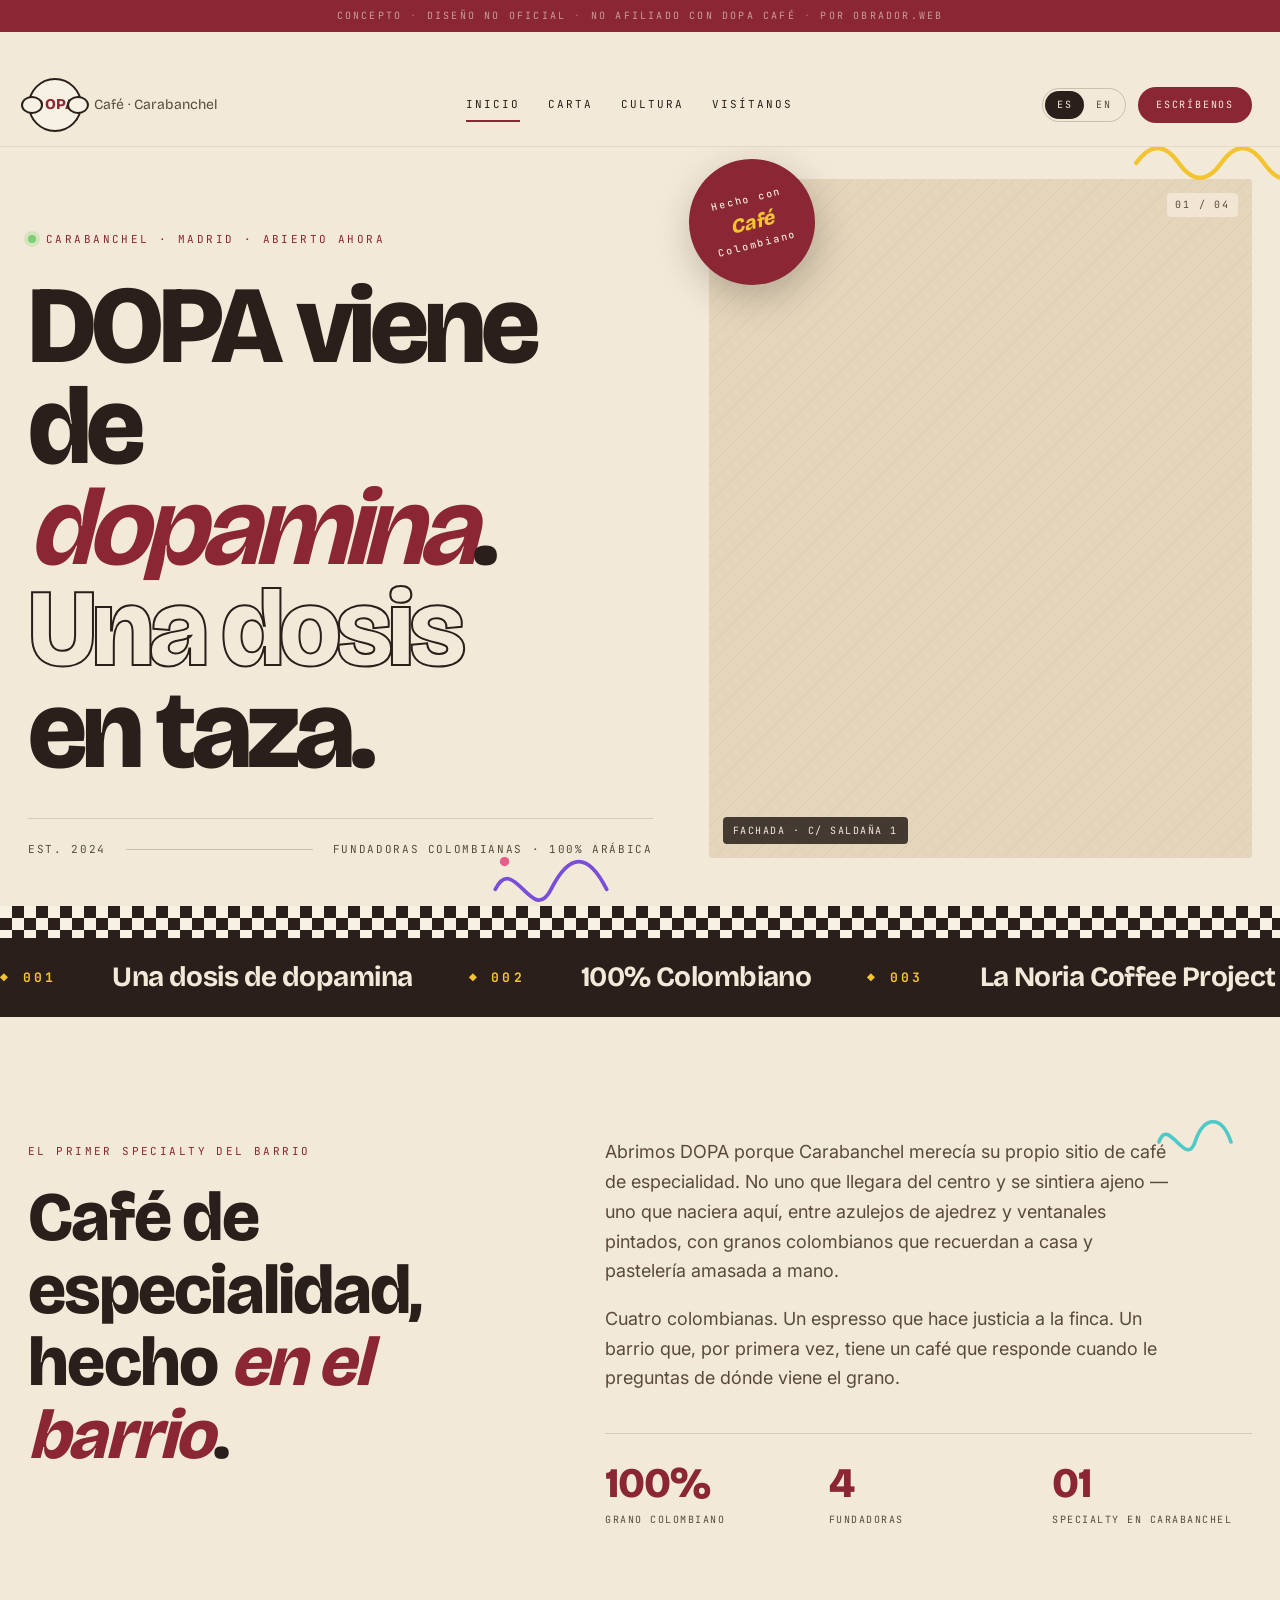
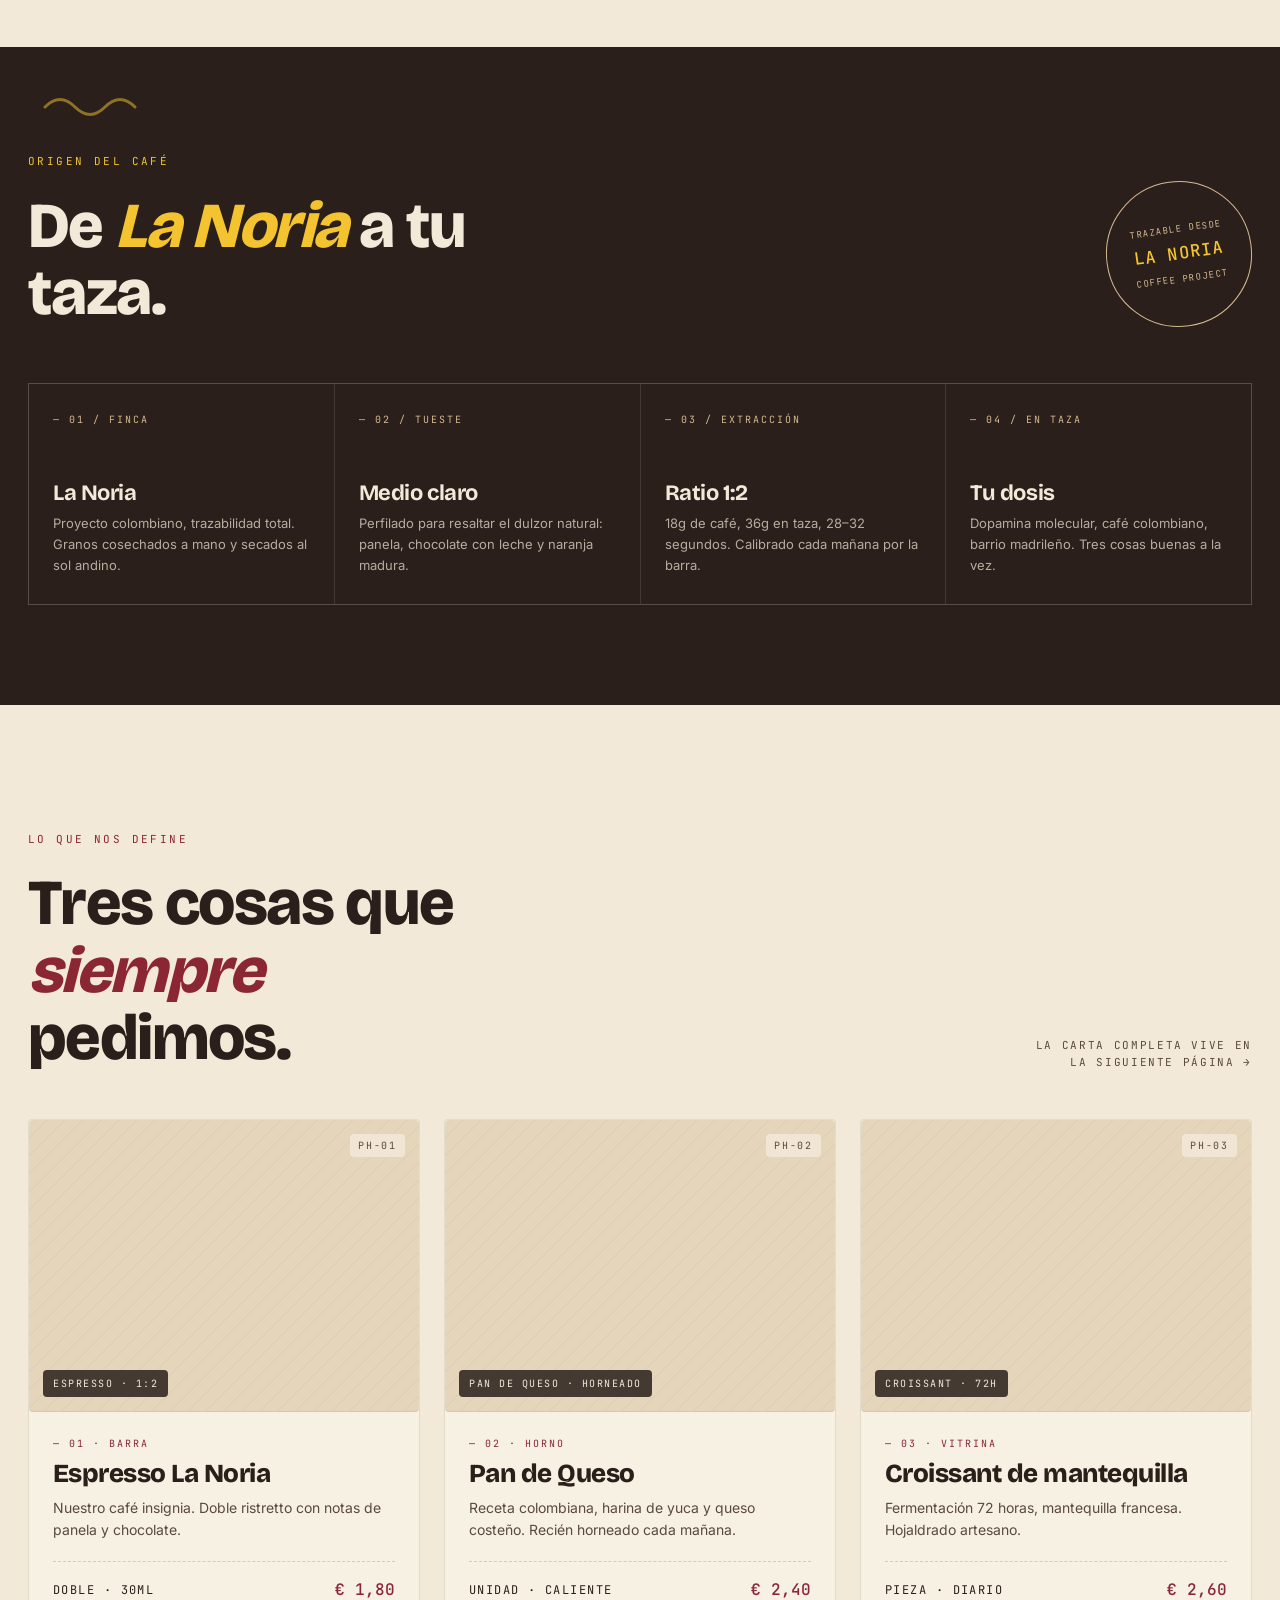
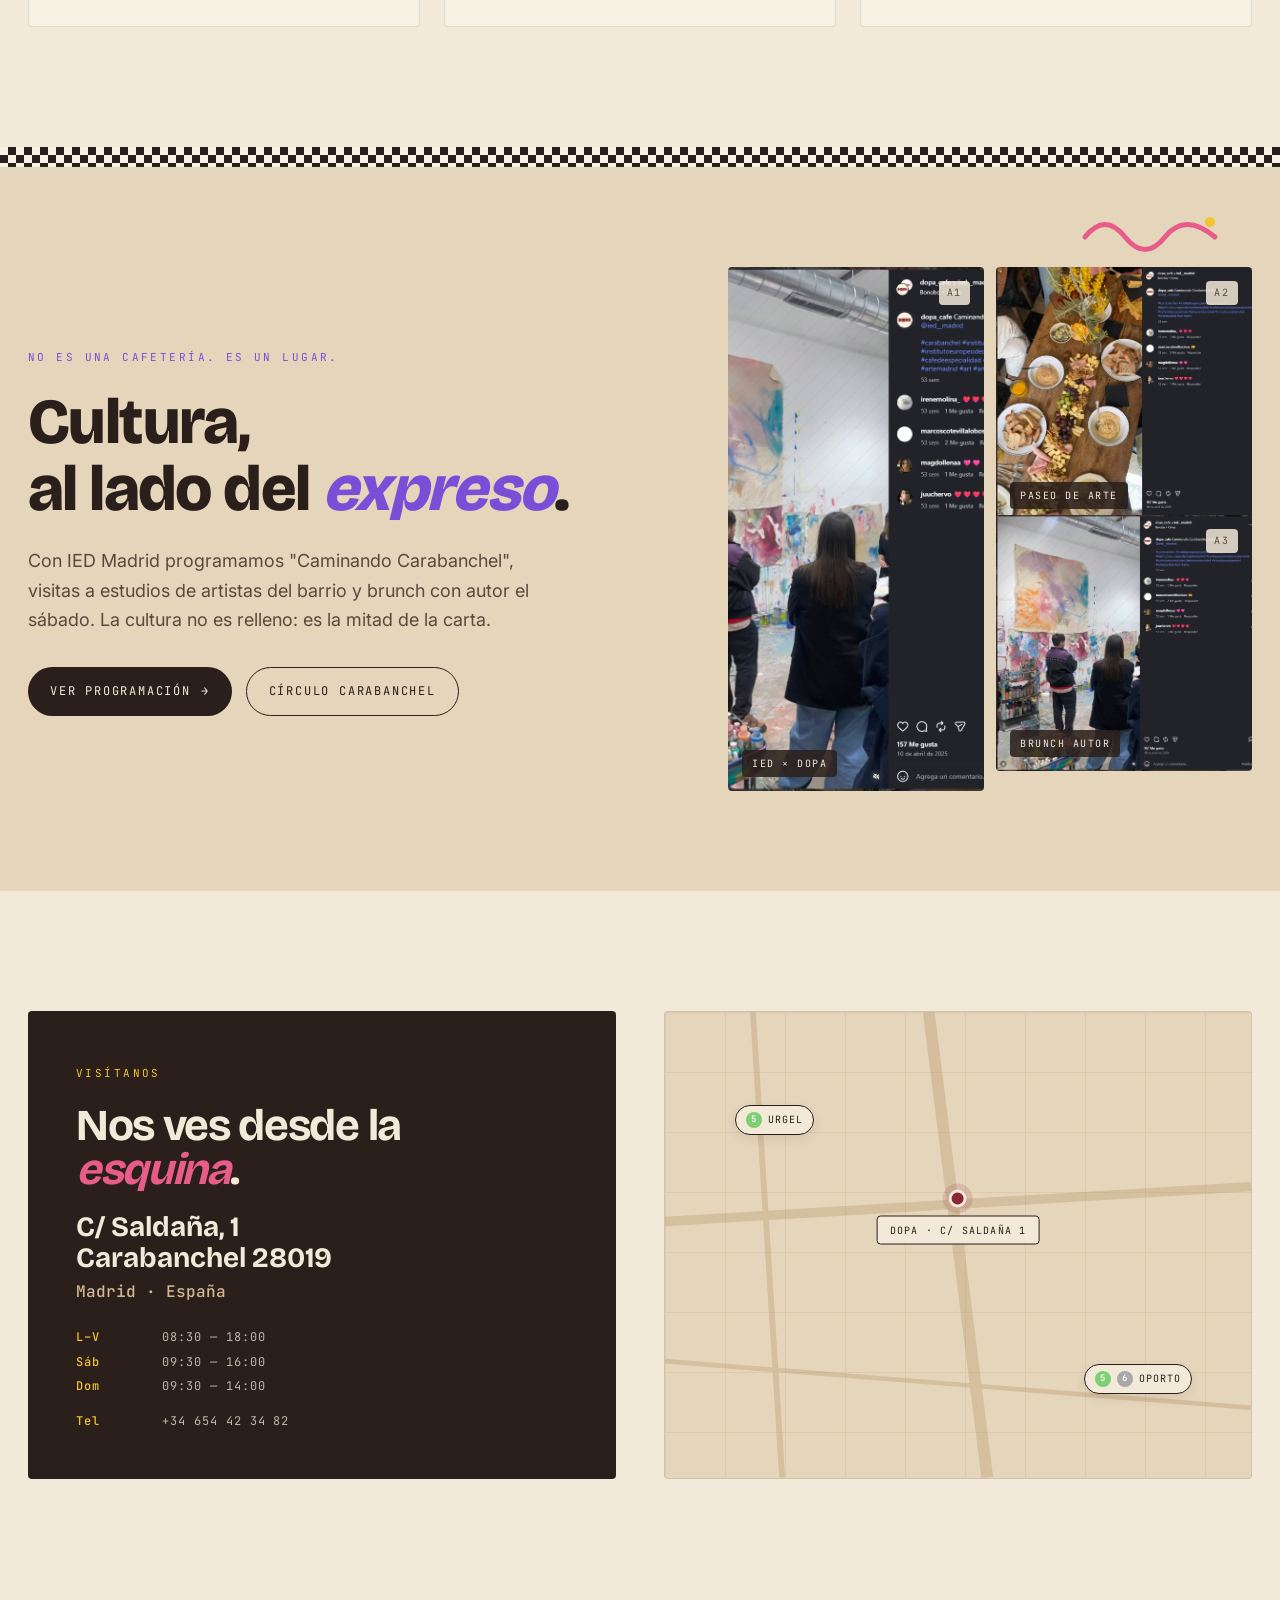
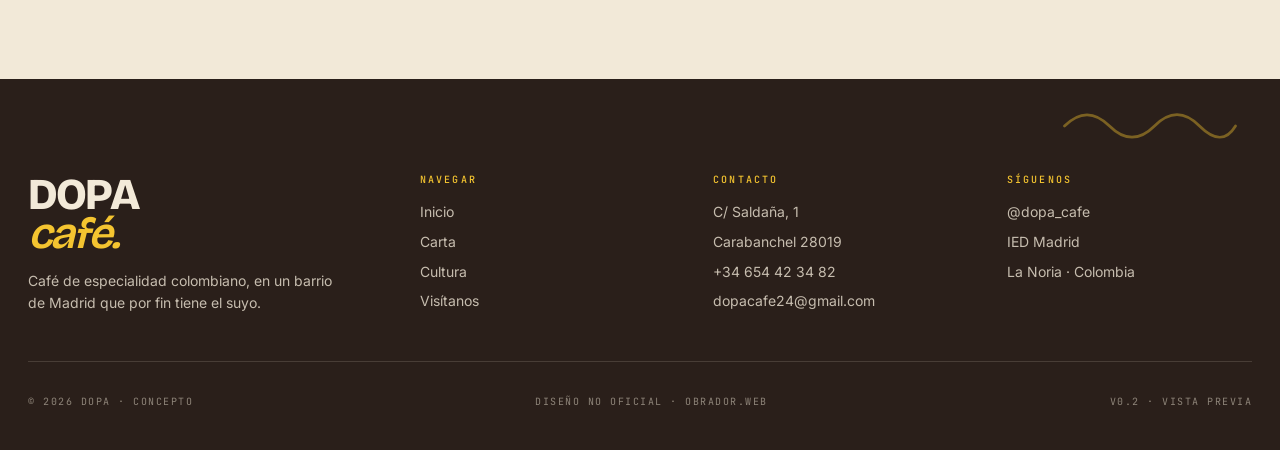
==== index.html @ 642a7352 "Initial build: DOPA Café concept site (4 pages, bilingual, CD-informed)" ====
<!doctype html>
<html lang="es" data-lang="es">
<head>
<meta charset="utf-8">
<meta name="viewport" content="width=device-width, initial-scale=1">
<title>DOPA Café · Carabanchel · Primera cafetería de especialidad</title>
<meta name="description" content="Café 100% colombiano en Carabanchel, Madrid. La Noria Coffee Project. Repostería artesanal, brunch de fin de semana, cultura en el barrio con IED Madrid.">
<link rel="preconnect" href="https://fonts.googleapis.com">
<link rel="preconnect" href="https://fonts.gstatic.com" crossorigin>
<link href="https://fonts.googleapis.com/css2?family=Bricolage+Grotesque:opsz,wght@12..96,400;12..96,600;12..96,700;12..96,800&family=Inter:wght@400;500;600&family=JetBrains+Mono:wght@400;500&display=swap" rel="stylesheet">
<link rel="stylesheet" href="css/style.css">
</head>
<body>

<div class="concept-banner">
  <span class="es-only">Concepto <span>·</span> Diseño no oficial <span>·</span> No afiliado con DOPA Café <span>·</span> por obrador.web</span>
  <span class="en-only">Concept <span>·</span> Unofficial design <span>·</span> Not affiliated with DOPA Café <span>·</span> by obrador.web</span>
</div>

<nav class="nav">
  <div class="nav-inner">
    <a href="index.html" class="nav-logo">
      <span class="nav-logo-mark">DOPA</span>
      <span>Café · Carabanchel</span>
    </a>
    <div class="nav-links">
      <a href="index.html" class="active"><span class="es-only">Inicio</span><span class="en-only">Home</span></a>
      <a href="carta.html"><span class="es-only">Carta</span><span class="en-only">Menu</span></a>
      <a href="cultura.html"><span class="es-only">Cultura</span><span class="en-only">Culture</span></a>
      <a href="visitanos.html"><span class="es-only">Visítanos</span><span class="en-only">Visit</span></a>
    </div>
    <div class="nav-right">
      <div class="lang-toggle">
        <button data-lang="es" class="active">ES</button>
        <button data-lang="en">EN</button>
      </div>
      <a href="visitanos.html#eventos" class="nav-cta"><span class="es-only">Escríbenos</span><span class="en-only">Contact</span></a>
      <button class="nav-burger" aria-label="menu">
        <svg width="18" height="18" viewBox="0 0 18 18"><path d="M2 5h14M2 9h14M2 13h14" stroke="currentColor" stroke-width="1.5"/></svg>
      </button>
    </div>
  </div>
</nav>
<div class="mobile-menu">
  <a href="index.html"><span class="es-only">Inicio</span><span class="en-only">Home</span></a>
  <a href="carta.html"><span class="es-only">Carta</span><span class="en-only">Menu</span></a>
  <a href="cultura.html"><span class="es-only">Cultura</span><span class="en-only">Culture</span></a>
  <a href="visitanos.html"><span class="es-only">Visítanos</span><span class="en-only">Visit</span></a>
</div>

<!-- HERO -->
<section class="hero">
  <svg class="squiggle hero-squig-1" viewBox="0 0 200 80" fill="none">
    <path d="M5 40 Q 30 5, 55 40 T 105 40 T 155 40 T 195 40" stroke="#F4C430" stroke-width="5" stroke-linecap="round"/>
  </svg>
  <svg class="squiggle hero-squig-2" viewBox="0 0 140 100" fill="none">
    <path d="M10 50 C 30 10, 50 90, 70 50 S 110 10, 130 50" stroke="#7A4FD8" stroke-width="4" stroke-linecap="round"/>
    <circle cx="20" cy="20" r="5" fill="#E85C8A"/>
  </svg>

  <div class="hero-grid">
    <div>
      <div class="hero-kicker">
        <span class="dot"></span>
        <span class="es-only">Carabanchel · Madrid · Abierto ahora</span>
        <span class="en-only">Carabanchel · Madrid · Open now</span>
      </div>
      <h1>
        <span class="es-only">DOPA viene de<br><em>dopamina</em>.<br><span class="stroke">Una dosis</span><br>en taza.</span>
        <span class="en-only">DOPA comes from<br><em>dopamine</em>.<br><span class="stroke">A small dose</span><br>in a cup.</span>
      </h1>
      <div class="hero-meta">
        <span>Est. 2024</span>
        <span class="divider"></span>
        <span><span class="es-only">Fundadoras colombianas · 100% Arábica</span><span class="en-only">Colombian founders · 100% Arabica</span></span>
      </div>
    </div>

    <div class="hero-card">
      <div class="badge">
        <span class="es-only">
          Hecho con
          <strong>Café</strong>
          Colombiano
        </span>
        <span class="en-only">
          Made with
          <strong>Colombian</strong>
          Coffee
        </span>
      </div>
      <div class="photo" data-bg="img/hero-storefront.png">
        <span class="ph-tag"><span class="es-only">Fachada · C/ Saldaña 1</span><span class="en-only">Storefront · C/ Saldaña 1</span></span>
        <span class="ph-meta">01 / 04</span>
      </div>
    </div>
  </div>
</section>

<!-- Checkerboard divider -->
<div class="checker" aria-hidden="true"></div>

<!-- Marquee -->
<div class="marquee">
  <div class="marquee-track">
    <span>
      <em>◆ 001</em> Una dosis de dopamina <em>◆ 002</em> 100% Colombiano <em>◆ 003</em> La Noria Coffee Project <em>◆ 004</em> Brunch de fin de semana <em>◆ 005</em> Caminando Carabanchel <em>◆ 006</em> Pan de queso recién horneado
      <em>◆ 001</em> Una dosis de dopamina <em>◆ 002</em> 100% Colombiano <em>◆ 003</em> La Noria Coffee Project <em>◆ 004</em> Brunch de fin de semana <em>◆ 005</em> Caminando Carabanchel <em>◆ 006</em> Pan de queso recién horneado
    </span>
  </div>
</div>

<!-- PIONEER / MANIFESTO -->
<section class="pioneer">
  <svg class="squiggle" style="top: 80px; right: 40px; width: 90px;" viewBox="0 0 100 100" fill="none">
    <path d="M10 50 C 20 20, 40 80, 50 50 S 80 20, 90 50" stroke="#4FC8C8" stroke-width="4" stroke-linecap="round"/>
  </svg>
  <div class="pioneer-grid">
    <div class="pioneer-title">
      <span class="eyebrow"><span class="es-only">El primer specialty del barrio</span><span class="en-only">The first specialty in the barrio</span></span>
      <h2 style="margin-top:20px;">
        <span class="es-only">Café de especialidad, hecho <em>en el barrio</em>.</span>
        <span class="en-only">Specialty coffee, made <em>in the barrio</em>.</span>
      </h2>
    </div>
    <div>
      <div class="pioneer-body">
        <p class="es-only">Abrimos DOPA porque Carabanchel merecía su propio sitio de café de especialidad. No uno que llegara del centro y se sintiera ajeno — uno que naciera aquí, entre azulejos de ajedrez y ventanales pintados, con granos colombianos que recuerdan a casa y pastelería amasada a mano.</p>
        <p class="en-only">We opened DOPA because Carabanchel deserved its own specialty coffee spot. Not one imported from the center that feels out of place — one born right here, between checkerboard tiles and painted shopfront windows, with Colombian beans that taste like home and hand-kneaded pastry.</p>
        <p class="es-only">Cuatro colombianas. Un espresso que hace justicia a la finca. Un barrio que, por primera vez, tiene un café que responde cuando le preguntas de dónde viene el grano.</p>
        <p class="en-only">Four Colombian women. An espresso that honors the farm. A neighborhood that, for the first time, has a café that answers back when you ask where the beans come from.</p>
      </div>
      <div class="pioneer-stats">
        <div><div class="n">100%</div><div class="l"><span class="es-only">Grano colombiano</span><span class="en-only">Colombian beans</span></div></div>
        <div><div class="n">4</div><div class="l"><span class="es-only">Fundadoras</span><span class="en-only">Founders</span></div></div>
        <div><div class="n">01</div><div class="l"><span class="es-only">Specialty en Carabanchel</span><span class="en-only">Specialty in Carabanchel</span></div></div>
      </div>
    </div>
  </div>
</section>

<!-- ORIGIN STRIP -->
<section class="origin">
  <svg class="squiggle" style="top: 40px; left: 40px; width: 100px; opacity: 0.5;" viewBox="0 0 100 40" fill="none">
    <path d="M5 20 Q 20 5, 35 20 T 65 20 T 95 20" stroke="#F4C430" stroke-width="3" stroke-linecap="round"/>
  </svg>

  <div class="origin-inner">
    <div class="origin-head">
      <div>
        <span class="eyebrow" style="color: var(--graf-yellow);"><span class="es-only">Origen del café</span><span class="en-only">Coffee origin</span></span>
        <h2 style="margin-top: 20px;">
          <span class="es-only">De <em>La Noria</em> a tu taza.</span>
          <span class="en-only">From <em>La Noria</em> to your cup.</span>
        </h2>
      </div>
      <div class="origin-stamp">
        <div>
          <span class="es-only">Trazable desde</span>
          <span class="en-only">Traced from</span>
          <strong>La Noria</strong>
          Coffee Project
        </div>
      </div>
    </div>
    <div class="origin-grid">
      <div class="origin-cell">
        <span class="num">— 01 / FINCA</span>
        <div>
          <h4>La Noria</h4>
          <p class="es-only">Proyecto colombiano, trazabilidad total. Granos cosechados a mano y secados al sol andino.</p>
          <p class="en-only">Colombian project, full traceability. Beans hand-picked and sun-dried in the Andes.</p>
        </div>
      </div>
      <div class="origin-cell">
        <span class="num">— 02 / TUESTE</span>
        <div>
          <h4><span class="es-only">Medio claro</span><span class="en-only">Medium-light</span></h4>
          <p class="es-only">Perfilado para resaltar el dulzor natural: panela, chocolate con leche y naranja madura.</p>
          <p class="en-only">Profiled to highlight natural sweetness: panela, milk chocolate, ripe orange.</p>
        </div>
      </div>
      <div class="origin-cell">
        <span class="num">— 03 / EXTRACCIÓN</span>
        <div>
          <h4>Ratio 1:2</h4>
          <p class="es-only">18g de café, 36g en taza, 28–32 segundos. Calibrado cada mañana por la barra.</p>
          <p class="en-only">18g coffee, 36g in cup, 28–32 seconds. Calibrated every morning at the bar.</p>
        </div>
      </div>
      <div class="origin-cell">
        <span class="num">— 04 / EN TAZA</span>
        <div>
          <h4><span class="es-only">Tu dosis</span><span class="en-only">Your dose</span></h4>
          <p class="es-only">Dopamina molecular, café colombiano, barrio madrileño. Tres cosas buenas a la vez.</p>
          <p class="en-only">Molecular dopamine, Colombian coffee, Madrid barrio. Three good things at once.</p>
        </div>
      </div>
    </div>
  </div>
</section>

<!-- SIGNATURE TRIO -->
<section class="trio">
  <div class="trio-head">
    <div>
      <span class="eyebrow"><span class="es-only">Lo que nos define</span><span class="en-only">What defines us</span></span>
      <h2 style="margin-top: 20px;">
        <span class="es-only">Tres cosas que <em>siempre</em> pedimos.</span>
        <span class="en-only">Three things we <em>always</em> order.</span>
      </h2>
    </div>
    <div class="trio-note">
      <span class="es-only">La carta completa vive en la siguiente página →</span>
      <span class="en-only">The full menu lives on the next page →</span>
    </div>
  </div>

  <div class="trio-grid">
    <article class="trio-card">
      <div class="photo" data-bg="img/sig-espresso.png">
        <span class="ph-tag"><span class="es-only">Espresso · 1:2</span><span class="en-only">Espresso · 1:2</span></span>
        <span class="ph-meta">PH-01</span>
      </div>
      <div class="body">
        <div class="idx">— 01 · BARRA</div>
        <h3><span class="es-only">Espresso La Noria</span><span class="en-only">La Noria Espresso</span></h3>
        <p class="desc"><span class="es-only">Nuestro café insignia. Doble ristretto con notas de panela y chocolate.</span><span class="en-only">Our signature shot. Double ristretto with panela and chocolate notes.</span></p>
        <div class="foot">
          <span class="mono"><span class="es-only">Doble · 30ml</span><span class="en-only">Double · 30ml</span></span>
          <span class="price">€ 1,80</span>
        </div>
      </div>
    </article>

    <article class="trio-card">
      <div class="photo" data-bg="img/sig-pandequeso.png">
        <span class="ph-tag"><span class="es-only">Pan de queso · horneado</span><span class="en-only">Pan de queso · baked</span></span>
        <span class="ph-meta">PH-02</span>
      </div>
      <div class="body">
        <div class="idx">— 02 · HORNO</div>
        <h3>Pan de Queso</h3>
        <p class="desc"><span class="es-only">Receta colombiana, harina de yuca y queso costeño. Recién horneado cada mañana.</span><span class="en-only">Colombian recipe, cassava flour and costeño cheese. Freshly baked every morning.</span></p>
        <div class="foot">
          <span class="mono"><span class="es-only">Unidad · caliente</span><span class="en-only">Each · warm</span></span>
          <span class="price">€ 2,40</span>
        </div>
      </div>
    </article>

    <article class="trio-card">
      <div class="photo" data-bg="img/sig-croissant.png">
        <span class="ph-tag"><span class="es-only">Croissant · 72h</span><span class="en-only">Croissant · 72h</span></span>
        <span class="ph-meta">PH-03</span>
      </div>
      <div class="body">
        <div class="idx">— 03 · VITRINA</div>
        <h3><span class="es-only">Croissant de mantequilla</span><span class="en-only">Butter Croissant</span></h3>
        <p class="desc"><span class="es-only">Fermentación 72 horas, mantequilla francesa. Hojaldrado artesano.</span><span class="en-only">72-hour ferment, French butter. Artisan lamination.</span></p>
        <div class="foot">
          <span class="mono"><span class="es-only">Pieza · diario</span><span class="en-only">Each · daily</span></span>
          <span class="price">€ 2,60</span>
        </div>
      </div>
    </article>
  </div>
</section>

<div class="checker sm" aria-hidden="true"></div>

<!-- CULTURA TEASER -->
<section class="cultura-tease">
  <svg class="squiggle" style="top: 40px; right: 60px; width: 140px;" viewBox="0 0 140 60" fill="none">
    <path d="M5 30 Q 25 5, 45 30 T 85 30 T 135 30" stroke="#E85C8A" stroke-width="5" stroke-linecap="round"/>
    <circle cx="130" cy="15" r="5" fill="#F4C430"/>
  </svg>

  <div class="cultura-tease-inner">
    <div>
      <span class="eyebrow" style="color: var(--graf-purple);"><span class="es-only">No es una cafetería. Es un lugar.</span><span class="en-only">It's not a café. It's a place.</span></span>
      <h2 style="margin-top: 20px;">
        <span class="es-only">Cultura,<br>al lado del <em>expreso</em>.</span>
        <span class="en-only">Culture,<br>next to the <em>espresso</em>.</span>
      </h2>
      <p class="lead">
        <span class="es-only">Con IED Madrid programamos "Caminando Carabanchel", visitas a estudios de artistas del barrio y brunch con autor el sábado. La cultura no es relleno: es la mitad de la carta.</span>
        <span class="en-only">With IED Madrid we program "Caminando Carabanchel," visits to neighborhood artist studios, and author brunches on Saturdays. Culture isn't filler here: it's half the menu.</span>
      </p>
      <div class="cta-row">
        <a href="cultura.html" class="btn btn-primary">
          <span class="es-only">Ver programación</span><span class="en-only">See the programme</span>
          <span class="arrow">→</span>
        </a>
        <a href="cultura.html#circulo" class="btn btn-ghost">
          Círculo Carabanchel
        </a>
      </div>
    </div>
    <div class="cultura-collage">
      <div class="photo" data-bg="img/cultura-ied-studio.png"><span class="ph-tag">IED × DOPA</span><span class="ph-meta">A1</span></div>
      <div class="photo" data-bg="img/cultura-brunch.png"><span class="ph-tag"><span class="es-only">Paseo de arte</span><span class="en-only">Art walk</span></span><span class="ph-meta">A2</span></div>
      <div class="photo" data-bg="img/cultura-art.png"><span class="ph-tag"><span class="es-only">Brunch autor</span><span class="en-only">Author brunch</span></span><span class="ph-meta">A3</span></div>
    </div>
  </div>
</section>

<!-- VISIT PREVIEW -->
<section class="visit">
  <div class="visit-grid">
    <div class="visit-card">
      <div>
        <span class="eyebrow" style="color: var(--graf-yellow);"><span class="es-only">Visítanos</span><span class="en-only">Visit us</span></span>
        <h3 style="margin-top: 20px;">
          <span class="es-only">Nos ves desde la <em>esquina</em>.</span>
          <span class="en-only">You spot us from the <em>corner</em>.</span>
        </h3>
        <div class="addr">
          C/ Saldaña, 1<br>
          Carabanchel 28019<br>
          <span style="font-size:16px;font-weight:500;font-family:var(--font-mono);color:var(--wood-light);">Madrid · España</span>
        </div>
      </div>
      <ul class="visit-hours">
        <li><strong>L–V</strong><span>08:30 — 18:00</span></li>
        <li><strong>Sáb</strong><span>09:30 — 16:00</span></li>
        <li><strong>Dom</strong><span>09:30 — 14:00</span></li>
        <li style="margin-top:10px;"><strong>Tel</strong><span>+34 654 42 34 82</span></li>
      </ul>
    </div>

    <div class="visit-map">
      <div class="visit-map-grid"></div>
      <svg viewBox="0 0 400 400" preserveAspectRatio="none" style="opacity:0.3;">
        <path d="M 0 180 L 400 150" stroke="#B08D5F" stroke-width="8" fill="none"/>
        <path d="M 180 0 L 220 400" stroke="#B08D5F" stroke-width="8" fill="none"/>
        <path d="M 0 300 L 400 340" stroke="#B08D5F" stroke-width="4" fill="none"/>
        <path d="M 60 0 L 80 400" stroke="#B08D5F" stroke-width="4" fill="none"/>
      </svg>
      <div class="visit-pin">
        <div class="pin-dot"></div>
        <div class="pin-label">DOPA · C/ Saldaña 1</div>
      </div>
      <div class="metro-badge" style="top: 20%; left: 12%;">
        <span class="line metro-l5">5</span> Urgel
      </div>
      <div class="metro-badge" style="bottom: 18%; right: 10%;">
        <span class="line metro-l5">5</span><span class="line metro-l6">6</span> Oporto
      </div>
    </div>
  </div>
</section>

<!-- FOOTER -->
<footer class="footer">
  <svg class="squiggle" style="top: 20px; right: 40px; width: 180px; opacity: 0.4;" viewBox="0 0 200 60" fill="none">
    <path d="M5 30 Q 30 5, 55 30 T 105 30 T 155 30 T 195 30" stroke="#F4C430" stroke-width="3" stroke-linecap="round"/>
  </svg>
  <div class="footer-inner">
    <div>
      <div class="footer-brand">DOPA<br><span>café.</span></div>
      <p class="footer-tag"><span class="es-only">Café de especialidad colombiano, en un barrio de Madrid que por fin tiene el suyo.</span><span class="en-only">Colombian specialty coffee, in a Madrid barrio that finally has its own.</span></p>
    </div>
    <div>
      <h4><span class="es-only">Navegar</span><span class="en-only">Navigate</span></h4>
      <ul>
        <li><a href="index.html"><span class="es-only">Inicio</span><span class="en-only">Home</span></a></li>
        <li><a href="carta.html"><span class="es-only">Carta</span><span class="en-only">Menu</span></a></li>
        <li><a href="cultura.html"><span class="es-only">Cultura</span><span class="en-only">Culture</span></a></li>
        <li><a href="visitanos.html"><span class="es-only">Visítanos</span><span class="en-only">Visit</span></a></li>
      </ul>
    </div>
    <div>
      <h4><span class="es-only">Contacto</span><span class="en-only">Contact</span></h4>
      <ul>
        <li>C/ Saldaña, 1</li>
        <li>Carabanchel 28019</li>
        <li>+34 654 42 34 82</li>
        <li><a href="mailto:dopacafe24@gmail.com">dopacafe24@gmail.com</a></li>
      </ul>
    </div>
    <div>
      <h4><span class="es-only">Síguenos</span><span class="en-only">Follow</span></h4>
      <ul>
        <li><a href="https://instagram.com/dopa_cafe" target="_blank">@dopa_cafe</a></li>
        <li><a href="https://instagram.com/ied__madrid" target="_blank">IED Madrid</a></li>
        <li><span class="es-only">La Noria · Colombia</span><span class="en-only">La Noria · Colombia</span></li>
      </ul>
    </div>
  </div>
  <div class="footer-bottom">
    <span>© 2026 DOPA · <span class="es-only">Concepto</span><span class="en-only">Concept</span></span>
    <span><span class="es-only">Diseño no oficial · obrador.web</span><span class="en-only">Unofficial design · obrador.web</span></span>
    <span><span class="es-only">v0.2 · Vista previa</span><span class="en-only">v0.2 · Preview</span></span>
  </div>
</footer>

<script src="js/lang.js"></script>
</body>
</html>
---- css/style.css ----
/* ============================================
   DOPA Café — Concepto obrador.web
   Shared styles + per-page sections
   ============================================ */

:root {
  /* Palette */
  --cream: #F2E9D8;
  --cream-soft: #F7F1E3;
  --cream-deep: #E4D5BB;
  --choco: #2A1F1A;
  --choco-soft: #5A4A3E;
  --burgundy: #8B2635;
  --burgundy-deep: #6B1D29;
  --wood: #B08D5F;
  --wood-light: #D4B890;
  --graf-yellow: #F4C430;
  --graf-pink: #E85C8A;
  --graf-purple: #7A4FD8;
  --graf-teal: #4FC8C8;

  /* Type */
  --font-display: 'Bricolage Grotesque', 'Instrument Serif', Georgia, serif;
  --font-body: 'Inter', -apple-system, BlinkMacSystemFont, sans-serif;
  --font-mono: 'JetBrains Mono', 'Courier New', monospace;

  /* Layout */
  --maxw: 1320px;
  --banner-h: 32px;
}

* { box-sizing: border-box; margin: 0; padding: 0; }

html { scroll-behavior: smooth; overflow-x: hidden; }
body {
  background: var(--cream);
  color: var(--choco);
  font-family: var(--font-body);
  font-size: 16px;
  line-height: 1.55;
  overflow-x: hidden;
  max-width: 100%;
  padding-top: var(--banner-h);
  opacity: 0;
  transition: opacity 180ms ease;
}
body.ready { opacity: 1; }

img { max-width: 100%; height: auto; display: block; }
a { color: inherit; text-decoration: none; }
button { font: inherit; cursor: pointer; border: none; background: none; color: inherit; }

/* =========== TYPOGRAPHY =========== */
h1, h2, h3, h4, h5 {
  font-family: var(--font-display);
  font-weight: 800;
  letter-spacing: -0.03em;
  line-height: 1.05;
  color: var(--choco);
}
h2 {
  font-size: clamp(38px, 5vw, 64px);
  letter-spacing: -0.025em;
}
h3 { font-weight: 700; }
.eyebrow {
  display: inline-block;
  font-family: var(--font-mono);
  font-size: 11px;
  letter-spacing: 0.22em;
  text-transform: uppercase;
  color: var(--burgundy);
}
.mono {
  font-family: var(--font-mono);
  font-size: 12px;
  letter-spacing: 0.12em;
  text-transform: uppercase;
}

/* =========== CONCEPT BANNER =========== */
.concept-banner {
  position: fixed; top: 0; left: 0; right: 0;
  height: var(--banner-h);
  background: var(--burgundy);
  color: var(--cream);
  font-family: var(--font-mono);
  font-size: 10px;
  letter-spacing: 0.22em;
  text-transform: uppercase;
  display: flex; align-items: center; justify-content: center;
  gap: 14px;
  white-space: nowrap;
  overflow: hidden;
  z-index: 1000;
}
.concept-banner span { opacity: 0.6; }

/* =========== NAV =========== */
.nav {
  position: sticky;
  top: var(--banner-h);
  z-index: 900;
  background: rgba(242, 233, 216, 0.94);
  backdrop-filter: blur(8px);
  -webkit-backdrop-filter: blur(8px);
  border-bottom: 1px solid rgba(42,31,26,0.08);
}
.nav-inner {
  max-width: var(--maxw);
  margin: 0 auto;
  padding: 14px 28px;
  display: flex; align-items: center; justify-content: space-between;
  gap: 24px;
}
.nav-logo {
  display: flex; align-items: center; gap: 12px;
  font-family: var(--font-display);
  font-weight: 400;
  font-size: 14px;
  color: var(--choco-soft);
}
.nav-logo-mark {
  width: 54px; height: 54px;
  background: var(--cream-soft);
  border: 2px solid var(--choco);
  border-radius: 50%;
  display: grid; place-items: center;
  font-family: var(--font-display);
  font-weight: 800;
  font-size: 15px;
  color: var(--burgundy);
  letter-spacing: 0.02em;
  position: relative;
}
.nav-logo-mark::before,
.nav-logo-mark::after {
  content: '';
  position: absolute;
  width: 18px; height: 14px;
  background: var(--cream-soft);
  border: 2px solid var(--choco);
  border-radius: 50%;
  top: 50%;
  transform: translateY(-50%);
}
.nav-logo-mark::before { left: -9px; }
.nav-logo-mark::after { right: -9px; }

.nav-links {
  display: flex; gap: 28px; align-items: center;
}
.nav-links a {
  font-family: var(--font-mono);
  font-size: 11px;
  letter-spacing: 0.18em;
  text-transform: uppercase;
  color: var(--choco);
  padding: 6px 0;
  position: relative;
  transition: color 180ms;
}
.nav-links a:hover { color: var(--burgundy); }
.nav-links a.active::after {
  content: '';
  position: absolute;
  bottom: -2px; left: 0; right: 0;
  height: 2px;
  background: var(--burgundy);
}
.nav-right {
  display: flex; gap: 12px; align-items: center;
}
.lang-toggle {
  display: flex;
  border: 1px solid rgba(42,31,26,0.2);
  border-radius: 999px;
  overflow: hidden;
  padding: 2px;
}
.lang-toggle button {
  padding: 6px 12px;
  font-family: var(--font-mono);
  font-size: 10px;
  letter-spacing: 0.15em;
  text-transform: uppercase;
  color: var(--choco-soft);
  border-radius: 999px;
  transition: all 180ms;
}
.lang-toggle button.active {
  background: var(--choco);
  color: var(--cream);
}
.nav-cta {
  padding: 10px 18px;
  background: var(--burgundy);
  color: var(--cream);
  border-radius: 999px;
  font-family: var(--font-mono);
  font-size: 10px;
  letter-spacing: 0.18em;
  text-transform: uppercase;
  transition: background 180ms;
}
.nav-cta:hover { background: var(--burgundy-deep); }
.nav-burger {
  display: none;
  width: 40px; height: 40px;
  border-radius: 999px;
  align-items: center; justify-content: center;
  color: var(--choco);
}

/* Mobile menu */
.mobile-menu {
  display: none;
  position: fixed;
  top: calc(var(--banner-h) + 82px);
  left: 0; right: 0;
  background: var(--burgundy);
  padding: 28px;
  z-index: 850;
  flex-direction: column;
  gap: 8px;
}
.mobile-menu.open { display: flex; }
.mobile-menu a {
  padding: 16px 4px;
  font-family: var(--font-display);
  font-weight: 700;
  font-size: 28px;
  color: var(--cream);
  border-bottom: 1px solid rgba(242,233,216,0.15);
}

/* =========== SHARED PRIMITIVES =========== */
.squiggle {
  position: absolute;
  pointer-events: none;
  z-index: 1;
}

/* Photo placeholder — shows filename hint until real image arrives */
.photo {
  background: var(--cream-deep);
  border-radius: 4px;
  position: relative;
  overflow: hidden;
  min-height: 240px;
  background-size: cover;
  background-position: center;
}
.photo .ph-tag {
  position: absolute;
  bottom: 14px; left: 14px;
  background: rgba(42,31,26,0.85);
  color: var(--cream);
  padding: 6px 10px;
  border-radius: 4px;
  font-family: var(--font-mono);
  font-size: 10px;
  letter-spacing: 0.15em;
  text-transform: uppercase;
  z-index: 2;
}
.photo .ph-meta {
  position: absolute;
  top: 14px; right: 14px;
  font-family: var(--font-mono);
  font-size: 10px;
  letter-spacing: 0.18em;
  color: var(--choco-soft);
  background: rgba(242,233,216,0.85);
  padding: 4px 8px;
  border-radius: 4px;
}
.photo::before {
  content: '';
  position: absolute; inset: 0;
  background-image:
    linear-gradient(135deg, transparent 48%, rgba(42,31,26,0.05) 48% 52%, transparent 52%);
  background-size: 18px 18px;
  pointer-events: none;
}

/* Checkerboard strip/divider */
.checker {
  height: 32px;
  background-image:
    linear-gradient(45deg, var(--choco) 25%, transparent 25%),
    linear-gradient(-45deg, var(--choco) 25%, transparent 25%),
    linear-gradient(45deg, transparent 75%, var(--choco) 75%),
    linear-gradient(-45deg, transparent 75%, var(--choco) 75%);
  background-size: 24px 24px;
  background-position: 0 0, 0 12px, 12px -12px, -12px 0;
  background-color: var(--cream-soft);
}
.checker.sm { height: 20px; background-size: 16px 16px; background-position: 0 0, 0 8px, 8px -8px, -8px 0; }

/* Buttons */
.btn {
  display: inline-flex; align-items: center; gap: 10px;
  padding: 14px 22px;
  border-radius: 999px;
  font-family: var(--font-mono);
  font-size: 12px;
  letter-spacing: 0.15em;
  text-transform: uppercase;
  transition: all 200ms;
}
.btn-primary { background: var(--choco); color: var(--cream); }
.btn-primary:hover { background: var(--burgundy); }
.btn-ghost { background: transparent; color: var(--choco); border: 1px solid var(--choco); }
.btn-ghost:hover { background: var(--choco); color: var(--cream); }
.btn .arrow { transition: transform 200ms; }
.btn:hover .arrow { transform: translateX(4px); }

/* =========== FOOTER =========== */
.footer {
  background: var(--choco);
  color: var(--cream);
  padding: 96px 28px 40px;
  margin-top: 80px;
  position: relative;
  overflow: hidden;
}
.footer-inner {
  max-width: var(--maxw);
  margin: 0 auto;
  display: grid;
  grid-template-columns: 1.4fr 1fr 1fr 1fr;
  gap: 48px;
  padding-bottom: 48px;
  border-bottom: 1px solid rgba(242,233,216,0.15);
}
.footer-brand {
  font-family: var(--font-display);
  font-weight: 800;
  font-size: 44px;
  line-height: 0.9;
  letter-spacing: -0.04em;
  color: var(--cream);
}
.footer-brand span {
  color: var(--graf-yellow);
  font-style: italic;
  font-weight: 600;
}
.footer-tag {
  margin-top: 16px;
  font-size: 14px;
  color: rgba(242,233,216,0.7);
  max-width: 36ch;
  line-height: 1.55;
}
.footer h4 {
  font-family: var(--font-mono);
  font-size: 10px;
  letter-spacing: 0.22em;
  text-transform: uppercase;
  color: var(--graf-yellow);
  margin-bottom: 16px;
  font-weight: 500;
}
.footer ul { list-style: none; display: grid; gap: 8px; }
.footer li, .footer a, .footer p {
  font-size: 14px;
  color: rgba(242,233,216,0.78);
  line-height: 1.55;
}
.footer a:hover { color: var(--cream); }
.footer-bottom {
  max-width: var(--maxw);
  margin: 32px auto 0;
  display: flex; justify-content: space-between;
  gap: 16px;
  flex-wrap: wrap;
  font-family: var(--font-mono);
  font-size: 10px;
  letter-spacing: 0.15em;
  text-transform: uppercase;
  color: rgba(242,233,216,0.5);
}

/* =========== LANG TOGGLE =========== */
.en-only { display: none; }
html.lang-en .es-only { display: none; }
html.lang-en .en-only { display: inline; }
html.lang-en span.en-only, html.lang-en em.en-only { display: inline; }
html.lang-en div.en-only, html.lang-en p.en-only, html.lang-en li.en-only { display: block; }

/* ============================================
   HOME
   ============================================ */
.hero {
  position: relative;
  padding: 64px 28px 48px;
  max-width: var(--maxw);
  margin: 0 auto;
  overflow: hidden;
}
.hero-grid {
  display: grid;
  grid-template-columns: 1.15fr 1fr;
  gap: 56px;
  align-items: end;
}
.hero-kicker {
  display: inline-flex; align-items: center; gap: 10px;
  font-family: var(--font-mono);
  font-size: 11px;
  letter-spacing: 0.22em;
  text-transform: uppercase;
  color: var(--burgundy);
  margin-bottom: 28px;
}
.hero-kicker .dot {
  width: 8px; height: 8px;
  background: #7ECE74;
  border-radius: 50%;
  box-shadow: 0 0 0 4px rgba(126,206,116,0.25);
  animation: pulse 2s infinite;
}
@keyframes pulse {
  0%, 100% { box-shadow: 0 0 0 4px rgba(126,206,116,0.25); opacity: 1; }
  50% { box-shadow: 0 0 0 10px rgba(126,206,116,0); opacity: 0.7; }
}
.hero h1 {
  font-size: clamp(54px, 8.6vw, 128px);
  font-weight: 800;
  letter-spacing: -0.045em;
  line-height: 0.92;
}
.hero h1 em {
  font-style: italic;
  color: var(--burgundy);
  font-weight: 700;
}
.hero h1 .stroke {
  -webkit-text-stroke: 2px var(--choco);
  color: transparent;
}
.hero-meta {
  display: grid;
  grid-template-columns: auto 1fr auto;
  gap: 20px;
  align-items: center;
  margin-top: 36px;
  padding-top: 22px;
  border-top: 1px solid rgba(42,31,26,0.15);
  font-family: var(--font-mono);
  font-size: 11px;
  letter-spacing: 0.15em;
  text-transform: uppercase;
  color: var(--choco-soft);
}
.hero-meta .divider { height: 1px; background: rgba(42,31,26,0.2); }

.hero-card {
  position: relative;
  aspect-ratio: 4/5;
  background: var(--cream-deep);
  border-radius: 4px;
}
.hero-card .photo {
  position: absolute; inset: 0;
}
.hero-card .badge {
  position: absolute;
  top: -20px; left: -20px;
  width: 126px; height: 126px;
  background: var(--burgundy);
  color: var(--cream);
  border-radius: 50%;
  display: grid; place-items: center;
  text-align: center;
  font-family: var(--font-mono);
  font-weight: 500;
  font-size: 10px;
  letter-spacing: 0.2em;
  line-height: 1.4;
  padding: 16px;
  transform: rotate(-14deg);
  z-index: 3;
  box-shadow: 0 12px 36px rgba(42,31,26,0.25);
}
.hero-card .badge strong {
  display: block;
  font-family: var(--font-display);
  font-weight: 800;
  font-size: 20px;
  letter-spacing: -0.02em;
  color: var(--graf-yellow);
  font-style: italic;
  margin: 2px 0;
  text-transform: none;
}

.hero-squig-1 { top: 14px; right: -22px; width: 170px; }
.hero-squig-2 { bottom: -30px; left: 38%; width: 130px; }

/* Marquee */
.marquee {
  background: var(--choco);
  color: var(--cream);
  overflow: hidden;
  padding: 16px 0;
  border-top: 2px solid var(--choco);
  border-bottom: 2px solid var(--choco);
}
.marquee-track {
  display: flex;
  gap: 56px;
  white-space: nowrap;
  animation: scroll 42s linear infinite;
  font-family: var(--font-display);
  font-weight: 700;
  font-size: 28px;
  letter-spacing: -0.02em;
}
.marquee-track span { display: inline-flex; align-items: center; gap: 56px; }
.marquee-track em {
  font-style: normal;
  color: var(--graf-yellow);
  font-size: 13px;
  font-family: var(--font-mono);
  letter-spacing: 0.25em;
  text-transform: uppercase;
}
@keyframes scroll { to { transform: translateX(-50%); } }

/* Pioneer / Manifesto */
.pioneer {
  padding: 120px 28px;
  max-width: var(--maxw);
  margin: 0 auto;
  position: relative;
}
.pioneer-grid {
  display: grid;
  grid-template-columns: 1fr 1.3fr;
  gap: 80px;
  align-items: start;
}
.pioneer-title h2 { font-size: clamp(42px, 5.4vw, 76px); }
.pioneer-title h2 em { font-style: italic; color: var(--burgundy); }
.pioneer-body {
  font-size: 18px;
  line-height: 1.65;
  color: var(--choco-soft);
  max-width: 52ch;
}
.pioneer-body p + p { margin-top: 18px; }
.pioneer-stats {
  margin-top: 40px;
  display: grid;
  grid-template-columns: repeat(3, 1fr);
  gap: 24px;
  padding-top: 28px;
  border-top: 1px solid rgba(42,31,26,0.15);
}
.pioneer-stats .n {
  font-family: var(--font-display);
  font-weight: 800;
  font-size: 42px;
  color: var(--burgundy);
  line-height: 1;
  letter-spacing: -0.03em;
}
.pioneer-stats .l {
  font-family: var(--font-mono);
  font-size: 10px;
  letter-spacing: 0.15em;
  text-transform: uppercase;
  color: var(--choco-soft);
  margin-top: 8px;
}

/* Origin strip */
.origin {
  background: var(--choco);
  color: var(--cream);
  padding: 100px 28px;
  position: relative;
  overflow: hidden;
}
.origin-inner { max-width: var(--maxw); margin: 0 auto; }
.origin-head {
  display: grid;
  grid-template-columns: 1fr auto;
  gap: 40px;
  align-items: end;
  margin-bottom: 56px;
}
.origin h2 { color: var(--cream); max-width: 14ch; }
.origin h2 em { color: var(--graf-yellow); font-style: italic; }
.origin-stamp {
  width: 146px; height: 146px;
  border: 1.5px solid var(--wood-light);
  border-radius: 50%;
  display: grid; place-items: center;
  font-family: var(--font-mono);
  font-size: 9px;
  letter-spacing: 0.18em;
  text-transform: uppercase;
  color: var(--wood-light);
  text-align: center;
  line-height: 1.6;
  transform: rotate(-8deg);
  flex-shrink: 0;
}
.origin-stamp strong { display: block; color: var(--graf-yellow); font-weight: 500; font-size: 17px; margin: 4px 0; letter-spacing: 0.08em; }
.origin-grid {
  display: grid;
  grid-template-columns: repeat(4, 1fr);
  gap: 1px;
  background: rgba(242,233,216,0.12);
  border: 1px solid rgba(242,233,216,0.12);
}
.origin-cell {
  background: var(--choco);
  padding: 28px 24px;
  min-height: 220px;
  display: flex; flex-direction: column; justify-content: space-between;
}
.origin-cell .num {
  font-family: var(--font-mono);
  font-size: 10px;
  letter-spacing: 0.2em;
  color: var(--wood-light);
}
.origin-cell h4 {
  font-family: var(--font-display);
  font-weight: 700;
  font-size: 22px;
  color: var(--cream);
  letter-spacing: -0.02em;
  line-height: 1.1;
  margin: 8px 0;
}
.origin-cell p {
  font-size: 13px;
  color: rgba(242,233,216,0.7);
  line-height: 1.6;
}

/* Signature trio */
.trio {
  padding: 120px 28px;
  max-width: var(--maxw);
  margin: 0 auto;
}
.trio-head {
  display: flex; justify-content: space-between; align-items: end;
  margin-bottom: 48px;
  gap: 40px;
  flex-wrap: wrap;
}
.trio-head h2 { max-width: 12ch; }
.trio-head h2 em { font-style: italic; color: var(--burgundy); }
.trio-note {
  font-family: var(--font-mono);
  font-size: 11px;
  letter-spacing: 0.15em;
  text-transform: uppercase;
  color: var(--choco-soft);
  max-width: 220px;
  text-align: right;
}
.trio-grid {
  display: grid;
  grid-template-columns: repeat(3, 1fr);
  gap: 24px;
}
.trio-card {
  background: var(--cream-soft);
  border: 1px solid rgba(42,31,26,0.1);
  border-radius: 4px;
  overflow: hidden;
  position: relative;
  transition: transform 300ms, box-shadow 300ms;
}
.trio-card:hover { transform: translateY(-4px); box-shadow: 0 20px 40px rgba(42,31,26,0.08); }
.trio-card .photo { aspect-ratio: 4/3; border: none; border-bottom: 1px solid rgba(42,31,26,0.08); min-height: 0; }
.trio-card .body { padding: 24px; }
.trio-card .idx { font-family: var(--font-mono); font-size: 10px; letter-spacing: 0.2em; color: var(--burgundy); }
.trio-card h3 {
  font-family: var(--font-display);
  font-size: 26px;
  font-weight: 800;
  margin: 8px 0 10px;
  letter-spacing: -0.02em;
}
.trio-card .desc { font-size: 14px; color: var(--choco-soft); line-height: 1.55; }
.trio-card .foot {
  margin-top: 20px; padding-top: 16px;
  border-top: 1px dashed rgba(42,31,26,0.18);
  display: flex; justify-content: space-between; align-items: center;
}
.trio-card .price { font-family: var(--font-mono); font-weight: 500; color: var(--burgundy); }

/* Cultura teaser (home) */
.cultura-tease {
  background: var(--cream-deep);
  padding: 100px 28px;
  position: relative;
  overflow: hidden;
}
.cultura-tease-inner {
  max-width: var(--maxw);
  margin: 0 auto;
  display: grid;
  grid-template-columns: 1.2fr 1fr;
  gap: 72px;
  align-items: center;
}
.cultura-tease h2 em {
  color: var(--graf-purple);
  font-style: italic;
}
.cultura-tease .lead {
  font-size: 18px;
  line-height: 1.65;
  color: var(--choco-soft);
  margin: 24px 0 32px;
  max-width: 48ch;
}
.cultura-tease .cta-row { display: flex; gap: 14px; flex-wrap: wrap; }
.cultura-collage {
  display: grid;
  grid-template-columns: 1fr 1fr;
  grid-template-rows: 1fr 1fr;
  gap: 12px;
  aspect-ratio: 1/1;
  position: relative;
}
.cultura-collage .photo { border-radius: 4px; min-height: 0; }
.cultura-collage .photo:nth-child(1) { grid-row: 1 / 3; }
.cultura-collage .photo:nth-child(3) { transform: translateY(-20px); }

/* Visit preview */
.visit {
  padding: 120px 28px;
  max-width: var(--maxw);
  margin: 0 auto;
}
.visit-grid {
  display: grid;
  grid-template-columns: 1fr 1fr;
  gap: 48px;
}
.visit-card {
  background: var(--choco);
  color: var(--cream);
  padding: 48px;
  border-radius: 4px;
  position: relative;
  overflow: hidden;
  min-height: 460px;
  display: flex; flex-direction: column; justify-content: space-between;
}
.visit-card h3 { font-size: 44px; color: var(--cream); letter-spacing: -0.03em; line-height: 1; }
.visit-card h3 em { color: var(--graf-pink); font-style: italic; }
.visit-card .addr {
  font-family: var(--font-display);
  font-weight: 700;
  font-size: 28px;
  line-height: 1.1;
  margin-top: 20px;
  color: var(--cream);
}
.visit-hours {
  list-style: none;
  margin-top: 24px;
  display: grid;
  gap: 6px;
  font-family: var(--font-mono);
  font-size: 12px;
  letter-spacing: 0.08em;
  color: rgba(242,233,216,0.75);
}
.visit-hours li { display: grid; grid-template-columns: 70px 1fr; gap: 16px; }
.visit-hours strong { color: var(--graf-yellow); font-weight: 500; }

.visit-map {
  background: var(--cream-deep);
  border-radius: 4px;
  position: relative;
  overflow: hidden;
  min-height: 460px;
  border: 1px solid rgba(42,31,26,0.1);
}
.visit-map-grid {
  position: absolute; inset: 0;
  background-image:
    linear-gradient(var(--wood) 1px, transparent 1px),
    linear-gradient(90deg, var(--wood) 1px, transparent 1px);
  background-size: 60px 60px;
  opacity: 0.15;
}
.visit-map svg { position: absolute; inset: 0; width: 100%; height: 100%; }
.visit-pin {
  position: absolute;
  top: 50%; left: 50%;
  transform: translate(-50%, -100%);
  display: flex; flex-direction: column; align-items: center;
  z-index: 2;
}
.visit-pin .pin-dot {
  width: 18px; height: 18px;
  background: var(--burgundy);
  border: 3px solid var(--cream);
  border-radius: 50%;
  box-shadow: 0 0 0 6px rgba(139,38,53,0.15);
  animation: pulse-pin 2s infinite;
}
@keyframes pulse-pin {
  0%,100% { box-shadow: 0 0 0 6px rgba(139,38,53,0.15); }
  50% { box-shadow: 0 0 0 14px rgba(139,38,53,0); }
}
.visit-pin .pin-label {
  margin-top: 8px;
  background: var(--cream);
  border: 1px solid var(--choco);
  padding: 6px 12px;
  border-radius: 4px;
  font-family: var(--font-mono);
  font-size: 10px;
  letter-spacing: 0.12em;
  text-transform: uppercase;
}
.metro-badge {
  position: absolute;
  padding: 6px 10px;
  background: var(--cream);
  border: 1px solid var(--choco);
  border-radius: 999px;
  display: flex; align-items: center; gap: 6px;
  font-family: var(--font-mono);
  font-size: 10px;
  letter-spacing: 0.1em;
  text-transform: uppercase;
  box-shadow: 0 4px 12px rgba(42,31,26,0.08);
}
.metro-badge .line {
  width: 16px; height: 16px;
  border-radius: 50%;
  color: white;
  display: grid; place-items: center;
  font-size: 9px; font-weight: 600;
}
.metro-l5 { background: #7ECE74; }
.metro-l6 { background: #A9A9A9; }

/* ============================================
   CARTA
   ============================================ */
.carta-hero {
  padding: 48px 28px 40px;
  max-width: var(--maxw);
  margin: 0 auto;
  position: relative;
}
.carta-hero-grid {
  display: grid;
  grid-template-columns: 1.4fr 1fr;
  gap: 48px;
  align-items: end;
}
.carta-hero h1 {
  font-size: clamp(56px, 9vw, 136px);
  letter-spacing: -0.045em;
  line-height: 0.9;
}
.carta-hero h1 em { font-style: italic; color: var(--burgundy); }
.carta-hero .sub {
  font-family: var(--font-mono);
  font-size: 12px;
  letter-spacing: 0.15em;
  text-transform: uppercase;
  color: var(--choco-soft);
  max-width: 40ch;
  line-height: 1.7;
}
.carta-note {
  max-width: var(--maxw);
  margin: 0 auto;
  padding: 0 28px;
}
.carta-note-inner {
  background: var(--burgundy);
  color: var(--cream);
  padding: 14px 20px;
  border-radius: 4px;
  font-family: var(--font-mono);
  font-size: 10px;
  letter-spacing: 0.18em;
  text-transform: uppercase;
  text-align: center;
  line-height: 1.6;
}
.carta-nav {
  position: sticky;
  top: calc(var(--banner-h) + 80px);
  z-index: 30;
  background: rgba(242,233,216,0.94);
  backdrop-filter: blur(8px);
  -webkit-backdrop-filter: blur(8px);
  border-top: 1px solid rgba(42,31,26,0.08);
  border-bottom: 1px solid rgba(42,31,26,0.08);
  margin-top: 20px;
}
.carta-nav-inner {
  max-width: var(--maxw);
  margin: 0 auto;
  padding: 14px 28px;
  display: flex; gap: 6px;
  overflow-x: auto;
  scrollbar-width: none;
}
.carta-nav-inner::-webkit-scrollbar { display: none; }
.carta-nav a {
  flex-shrink: 0;
  padding: 10px 18px;
  border-radius: 999px;
  font-family: var(--font-mono);
  font-size: 11px;
  letter-spacing: 0.12em;
  text-transform: uppercase;
  color: var(--choco-soft);
  border: 1px solid transparent;
  transition: all 200ms;
}
.carta-nav a:hover { color: var(--burgundy); border-color: rgba(139,38,53,0.3); }
.carta-nav a.active { background: var(--choco); color: var(--cream); border-color: var(--choco); }
.carta-section {
  padding: 80px 28px 40px;
  max-width: var(--maxw);
  margin: 0 auto;
  scroll-margin-top: 180px;
  position: relative;
}
.carta-section-head {
  display: grid;
  grid-template-columns: auto 1fr auto;
  gap: 32px;
  align-items: end;
  margin-bottom: 40px;
  padding-bottom: 20px;
  border-bottom: 1px solid rgba(42,31,26,0.15);
}
.carta-section-head .num {
  font-family: var(--font-mono);
  font-size: 11px;
  letter-spacing: 0.2em;
  color: var(--burgundy);
}
.carta-section-head h2 { font-size: clamp(36px, 5vw, 68px); }
.carta-section-head h2 em { font-style: italic; color: var(--burgundy); }
.carta-section-head .note {
  font-family: var(--font-mono);
  font-size: 11px;
  letter-spacing: 0.12em;
  text-transform: uppercase;
  color: var(--choco-soft);
  text-align: right;
  max-width: 220px;
}
.carta-grid {
  display: grid;
  grid-template-columns: 1fr 1fr;
  gap: 12px;
}
.item {
  background: var(--cream-soft);
  border: 1px solid rgba(42,31,26,0.1);
  border-radius: 4px;
  padding: 22px 26px;
  display: grid;
  grid-template-columns: 1fr auto;
  gap: 18px;
  align-items: start;
  transition: background 200ms, border-color 200ms;
}
.item:hover { background: #FCF6E8; border-color: rgba(139,38,53,0.25); }
.item .name {
  font-family: var(--font-display);
  font-weight: 700;
  font-size: 21px;
  letter-spacing: -0.02em;
  line-height: 1.2;
}
.item .name .tag {
  display: inline-block;
  margin-left: 8px;
  padding: 2px 8px;
  font-family: var(--font-mono);
  font-weight: 500;
  font-size: 9px;
  letter-spacing: 0.15em;
  text-transform: uppercase;
  border-radius: 999px;
  vertical-align: middle;
  transform: translateY(-2px);
}
.tag-signature { background: var(--burgundy); color: var(--cream); }
.tag-new { background: var(--graf-yellow); color: var(--choco); }
.tag-veg { background: var(--graf-teal); color: var(--choco); }
.tag-gf { background: var(--cream-deep); color: var(--choco); border: 1px solid var(--choco); }
.item .desc {
  margin-top: 8px;
  font-size: 14px;
  color: var(--choco-soft);
  line-height: 1.5;
}
.item .price {
  font-family: var(--font-mono);
  font-weight: 500;
  font-size: 15px;
  color: var(--burgundy);
  white-space: nowrap;
  padding-top: 4px;
}
.item .price-unit {
  display: block;
  font-size: 9px;
  color: var(--choco-soft);
  letter-spacing: 0.15em;
  text-align: right;
  margin-top: 2px;
  text-transform: uppercase;
}
.item.wide { grid-column: span 2; }
.item-feature {
  grid-column: span 2;
  background: var(--choco);
  color: var(--cream);
  padding: 36px 40px;
  display: grid;
  grid-template-columns: 1fr 1fr auto;
  gap: 32px;
  align-items: center;
  border: none;
  overflow: hidden;
  position: relative;
}
.item-feature::after {
  content: '';
  position: absolute; inset: 0;
  background-image: linear-gradient(45deg, transparent 48%, rgba(244,196,48,0.15) 48% 52%, transparent 52%);
  background-size: 12px 12px;
  pointer-events: none;
  opacity: 0.45;
}
.item-feature > * { position: relative; z-index: 1; }
.item-feature .label {
  font-family: var(--font-mono);
  font-size: 10px;
  letter-spacing: 0.22em;
  text-transform: uppercase;
  color: var(--graf-yellow);
}
.item-feature .name {
  color: var(--cream);
  font-size: 34px;
  margin-top: 8px;
}
.item-feature .desc { color: rgba(242,233,216,0.78); margin-top: 12px; max-width: 40ch; }
.item-feature .price {
  font-family: var(--font-display);
  font-weight: 800;
  font-size: 44px;
  color: var(--graf-yellow);
  letter-spacing: -0.02em;
}
.carta-divider {
  max-width: var(--maxw);
  margin: 20px auto;
  padding: 0 28px;
}
.carta-divider-inner {
  height: 20px;
  background-image:
    linear-gradient(45deg, var(--choco) 25%, transparent 25%),
    linear-gradient(-45deg, var(--choco) 25%, transparent 25%),
    linear-gradient(45deg, transparent 75%, var(--choco) 75%),
    linear-gradient(-45deg, transparent 75%, var(--choco) 75%);
  background-size: 20px 20px;
  background-position: 0 0, 0 10px, 10px -10px, -10px 0;
}
.legend {
  max-width: var(--maxw);
  margin: 40px auto 0;
  padding: 32px 28px 80px;
  display: flex;
  flex-wrap: wrap;
  gap: 20px;
  font-family: var(--font-mono);
  font-size: 11px;
  letter-spacing: 0.1em;
  text-transform: uppercase;
  color: var(--choco-soft);
  border-top: 1px solid rgba(42,31,26,0.15);
}
.legend span { display: inline-flex; align-items: center; gap: 8px; }
.legend .sw { width: 10px; height: 10px; border-radius: 50%; }

/* ============================================
   CULTURA
   ============================================ */
.cult-hero {
  padding: 48px 28px 72px;
  max-width: var(--maxw);
  margin: 0 auto;
  position: relative;
}
.cult-hero h1 {
  font-size: clamp(56px, 9vw, 140px);
  letter-spacing: -0.045em;
  line-height: 0.88;
  max-width: 14ch;
}
.cult-hero h1 .a { color: var(--graf-purple); font-style: italic; }
.cult-hero h1 .b { color: var(--burgundy); font-style: italic; }
.cult-hero h1 .stroke { -webkit-text-stroke: 2px var(--choco); color: transparent; }
.cult-hero-sub {
  display: grid;
  grid-template-columns: 1fr 1fr;
  gap: 40px;
  margin-top: 56px;
  padding-top: 28px;
  border-top: 1px solid rgba(42,31,26,0.15);
}
.cult-hero-sub p {
  font-size: 17px;
  line-height: 1.65;
  color: var(--choco-soft);
  max-width: 50ch;
}
.cult-hero-sub .right {
  font-family: var(--font-mono);
  font-size: 11px;
  letter-spacing: 0.15em;
  text-transform: uppercase;
  color: var(--choco-soft);
  text-align: right;
}
.cult-hero-sub .right strong {
  display: block;
  font-family: var(--font-display);
  font-weight: 800;
  font-size: 22px;
  letter-spacing: -0.02em;
  color: var(--choco);
  text-transform: none;
  margin-bottom: 4px;
}
.program {
  padding: 80px 28px;
  max-width: var(--maxw);
  margin: 0 auto;
}
.program-head {
  margin-bottom: 48px;
  display: flex; justify-content: space-between; align-items: end;
  flex-wrap: wrap; gap: 24px;
}
.program-head h2 em { font-style: italic; color: var(--graf-purple); }
.program-grid {
  display: grid;
  grid-template-columns: repeat(12, 1fr);
  gap: 16px;
}
.prog {
  background: var(--cream-soft);
  border: 1px solid rgba(42,31,26,0.1);
  border-radius: 4px;
  padding: 28px;
  display: flex; flex-direction: column;
  position: relative;
  overflow: hidden;
  transition: transform 300ms, box-shadow 300ms;
}
.prog:hover { transform: translateY(-4px); box-shadow: 0 20px 40px rgba(42,31,26,0.08); }
.prog-photo {
  flex: 1;
  min-height: 200px;
  margin: -28px -28px 24px;
  border-bottom: 1px solid rgba(42,31,26,0.1);
}
.prog-photo.inline {
  flex: none;
  min-height: 180px;
  margin-bottom: 0;
  border-radius: 3px;
  margin-left: 0; margin-right: 0; margin-top: 16px;
  border-bottom: 0;
  border: 1px solid rgba(42,31,26,0.1);
}
.prog .tag-row {
  display: flex; gap: 8px; flex-wrap: wrap;
  font-family: var(--font-mono);
  font-size: 10px;
  letter-spacing: 0.15em;
  text-transform: uppercase;
  margin-bottom: 12px;
}
.prog .tag-row span {
  padding: 4px 10px;
  border-radius: 999px;
  background: var(--cream-deep);
}
.prog .tag-row .accent { background: var(--graf-purple); color: white; }
.prog .tag-row .yellow { background: var(--graf-yellow); color: var(--choco); }
.prog .tag-row .pink { background: var(--graf-pink); color: white; }
.prog .tag-row .teal { background: var(--graf-teal); color: var(--choco); }
.prog h3 {
  font-size: 28px;
  letter-spacing: -0.02em;
  line-height: 1.05;
  margin-bottom: 12px;
}
.prog p {
  font-size: 14px;
  line-height: 1.6;
  color: var(--choco-soft);
  margin-bottom: 20px;
}
.prog-meta {
  margin-top: auto;
  padding-top: 16px;
  border-top: 1px dashed rgba(42,31,26,0.2);
  display: grid;
  grid-template-columns: 1fr auto;
  gap: 16px;
  font-family: var(--font-mono);
  font-size: 11px;
  letter-spacing: 0.1em;
  text-transform: uppercase;
  color: var(--choco-soft);
  align-items: center;
}
.prog-meta .when strong {
  display: block;
  color: var(--burgundy);
  font-weight: 500;
  font-size: 13px;
}
.prog-meta a {
  padding: 8px 12px;
  border: 1px solid var(--choco);
  border-radius: 999px;
  color: var(--choco);
  transition: all 200ms;
}
.prog-meta a:hover { background: var(--choco); color: var(--cream); }
.prog.big {
  grid-column: span 8;
  min-height: 460px;
  flex-direction: row;
  gap: 32px;
  padding: 0;
  overflow: hidden;
}
.prog.big .prog-photo {
  margin: 0;
  flex: 1 1 50%;
  min-height: 460px;
  border-bottom: none;
  border-right: 1px solid rgba(42,31,26,0.1);
}
.prog.big .prog-body {
  padding: 40px;
  display: flex; flex-direction: column;
  flex: 1 1 50%;
}
.prog.big h3 { font-size: 40px; }
.prog.side { grid-column: span 4; }
.prog.half { grid-column: span 6; }
.prog.third { grid-column: span 4; }

/* IED spotlight */
.ied {
  background: var(--choco);
  color: var(--cream);
  padding: 100px 28px;
  position: relative;
  overflow: hidden;
}
.ied-inner {
  max-width: var(--maxw);
  margin: 0 auto;
  display: grid;
  grid-template-columns: 1fr 1.2fr;
  gap: 72px;
  align-items: center;
}
.ied h2 {
  color: var(--cream);
  font-size: clamp(40px, 5.6vw, 84px);
  line-height: 0.95;
}
.ied h2 em { font-style: italic; color: var(--graf-yellow); }
.ied .x-mark {
  font-family: var(--font-display);
  font-size: 120px;
  font-weight: 800;
  color: var(--graf-purple);
  line-height: 1;
  transform: translateY(-10px);
}
.ied .body {
  font-size: 17px;
  line-height: 1.7;
  color: rgba(242,233,216,0.85);
  margin: 24px 0;
  max-width: 52ch;
}
.ied-credits {
  display: grid;
  grid-template-columns: repeat(2, 1fr);
  gap: 32px;
  margin-top: 32px;
  padding-top: 28px;
  border-top: 1px solid rgba(242,233,216,0.15);
}
.ied-credits .c {
  font-family: var(--font-mono);
  font-size: 11px;
  letter-spacing: 0.15em;
  text-transform: uppercase;
  color: var(--wood-light);
}
.ied-credits .c strong {
  display: block;
  font-family: var(--font-display);
  font-weight: 700;
  font-size: 22px;
  color: var(--cream);
  text-transform: none;
  margin-bottom: 4px;
  letter-spacing: -0.02em;
}
.ied-poster {
  background: var(--cream-deep);
  aspect-ratio: 3/4;
  border-radius: 4px;
  position: relative;
  overflow: hidden;
  padding: 32px;
  color: var(--choco);
  display: flex; flex-direction: column; justify-content: space-between;
}
.ied-poster::before {
  content: '';
  position: absolute; inset: 0;
  background-image: repeating-linear-gradient(135deg, transparent 0 14px, rgba(42,31,26,0.04) 14px 15px);
}
.ied-poster > * { position: relative; z-index: 1; }
.ied-poster .top {
  display: flex; justify-content: space-between;
  font-family: var(--font-mono);
  font-size: 10px;
  letter-spacing: 0.2em;
  text-transform: uppercase;
}
.ied-poster .title {
  font-family: var(--font-display);
  font-weight: 800;
  font-size: clamp(36px, 4vw, 56px);
  line-height: 0.95;
  letter-spacing: -0.035em;
  margin-top: auto;
}
.ied-poster .title em { color: var(--burgundy); font-style: italic; }
.ied-poster .tag {
  margin-top: 14px;
  font-family: var(--font-mono);
  font-size: 11px;
  letter-spacing: 0.15em;
  text-transform: uppercase;
  color: var(--choco-soft);
}

/* Walking map */
.walk {
  padding: 100px 28px;
  max-width: var(--maxw);
  margin: 0 auto;
  position: relative;
}
.walk-head { margin-bottom: 56px; }
.walk-head h2 em { font-style: italic; color: var(--graf-pink); }
.walk-map {
  background: var(--cream-deep);
  border: 1px solid rgba(42,31,26,0.1);
  border-radius: 4px;
  aspect-ratio: 16/8;
  position: relative;
  overflow: hidden;
}
.walk-map .grid-bg {
  position: absolute; inset: 0;
  background-image:
    linear-gradient(var(--wood) 1px, transparent 1px),
    linear-gradient(90deg, var(--wood) 1px, transparent 1px);
  background-size: 48px 48px;
  opacity: 0.1;
}
.walk-map svg { position: absolute; inset: 0; width: 100%; height: 100%; }
.walk-stop {
  position: absolute;
  display: flex; align-items: center; gap: 10px;
  font-family: var(--font-mono);
  font-size: 11px;
  letter-spacing: 0.12em;
  text-transform: uppercase;
}
.walk-stop .dot {
  width: 26px; height: 26px;
  background: var(--burgundy);
  color: var(--cream);
  border-radius: 50%;
  display: grid; place-items: center;
  font-size: 10px;
  font-weight: 600;
  box-shadow: 0 4px 12px rgba(42,31,26,0.15);
}
.walk-stop .dot.start { background: var(--graf-yellow); color: var(--choco); }
.walk-stop .dot.end { background: var(--graf-purple); color: white; }
.walk-stop .label {
  background: var(--cream);
  border: 1px solid var(--choco);
  padding: 6px 12px;
  border-radius: 4px;
}
.walk-stops {
  margin-top: 32px;
  display: grid;
  grid-template-columns: repeat(5, 1fr);
  gap: 16px;
}
.walk-stops .s {
  padding: 16px;
  background: var(--cream-soft);
  border: 1px solid rgba(42,31,26,0.08);
  border-radius: 4px;
  display: flex; flex-direction: column; gap: 6px;
}
.walk-stops .s .n {
  font-family: var(--font-mono);
  font-size: 10px;
  letter-spacing: 0.15em;
  color: var(--burgundy);
}
.walk-stops .s strong {
  font-family: var(--font-display);
  font-weight: 700;
  font-size: 18px;
  letter-spacing: -0.02em;
  line-height: 1.1;
}
.walk-stops .s span {
  font-size: 12px;
  color: var(--choco-soft);
  font-family: var(--font-mono);
  letter-spacing: 0.08em;
  text-transform: uppercase;
}

/* Círculo membership */
.circulo {
  padding: 100px 28px;
  max-width: var(--maxw);
  margin: 0 auto;
  position: relative;
}
.circulo-inner {
  background: var(--cream-deep);
  border-radius: 6px;
  padding: 64px;
  position: relative;
  overflow: hidden;
  display: grid;
  grid-template-columns: 1fr 1fr;
  gap: 48px;
  align-items: center;
}
.circulo-inner h2 em { font-style: italic; color: var(--burgundy); }
.circulo-inner p {
  font-size: 16px;
  line-height: 1.65;
  color: var(--choco-soft);
  margin: 20px 0 28px;
  max-width: 48ch;
}
.circulo-benefits {
  list-style: none;
  display: grid; gap: 12px;
}
.circulo-benefits li {
  display: grid;
  grid-template-columns: 28px 1fr;
  gap: 12px;
  font-size: 15px;
  align-items: baseline;
}
.circulo-benefits li::before {
  content: '+';
  font-family: var(--font-display);
  font-weight: 800;
  font-size: 24px;
  color: var(--burgundy);
  line-height: 0.8;
}
.circulo-card {
  aspect-ratio: 1.55/1;
  background: var(--choco);
  color: var(--cream);
  border-radius: 8px;
  padding: 32px;
  display: flex; flex-direction: column; justify-content: space-between;
  position: relative;
  overflow: hidden;
  box-shadow: 0 24px 60px rgba(42,31,26,0.28);
  transform: rotate(-3deg);
}
.circulo-card::after {
  content: '';
  position: absolute;
  right: -40px; top: -40px;
  width: 200px; height: 200px;
  border: 1.5px solid rgba(244,196,48,0.3);
  border-radius: 50%;
}
.circulo-card::before {
  content: '';
  position: absolute;
  right: -10px; top: -10px;
  width: 140px; height: 140px;
  border: 1.5px solid rgba(244,196,48,0.2);
  border-radius: 50%;
}
.circulo-card .top {
  display: flex; justify-content: space-between;
  font-family: var(--font-mono);
  font-size: 10px;
  letter-spacing: 0.18em;
  text-transform: uppercase;
  position: relative; z-index: 1;
}
.circulo-card .top .mem-n { color: var(--graf-yellow); }
.circulo-card .brand {
  font-family: var(--font-display);
  font-weight: 800;
  font-size: 38px;
  letter-spacing: -0.03em;
  line-height: 0.95;
  position: relative; z-index: 1;
}
.circulo-card .brand span { color: var(--burgundy); font-style: italic; }
.circulo-card .foot {
  display: flex; justify-content: space-between; align-items: end;
  font-family: var(--font-mono);
  font-size: 10px;
  letter-spacing: 0.15em;
  text-transform: uppercase;
  color: var(--wood-light);
  position: relative; z-index: 1;
}
.circulo-card .foot .holder {
  color: var(--cream);
  font-family: var(--font-display);
  font-weight: 700;
  font-size: 16px;
  letter-spacing: 0;
  text-transform: none;
}

/* Voices */
.voices {
  padding: 100px 28px;
  max-width: var(--maxw);
  margin: 0 auto;
}
.voices-grid {
  display: grid;
  grid-template-columns: repeat(3, 1fr);
  gap: 24px;
}
.voice {
  background: var(--cream-soft);
  border: 1px solid rgba(42,31,26,0.1);
  padding: 32px;
  border-radius: 4px;
  display: flex; flex-direction: column; gap: 20px;
}
.voice .quote {
  font-family: var(--font-display);
  font-weight: 700;
  font-size: 22px;
  letter-spacing: -0.015em;
  line-height: 1.25;
}
.voice .quote::before { content: '«'; color: var(--burgundy); margin-right: 4px; }
.voice .quote::after { content: '»'; color: var(--burgundy); margin-left: 4px; }
.voice .who {
  margin-top: auto;
  display: flex; align-items: center; gap: 12px;
  font-family: var(--font-mono);
  font-size: 11px;
  letter-spacing: 0.12em;
  text-transform: uppercase;
  color: var(--choco-soft);
  padding-top: 16px;
  border-top: 1px dashed rgba(42,31,26,0.2);
}
.voice .who strong { color: var(--burgundy); font-weight: 500; }

/* ============================================
   VISITANOS
   ============================================ */
.vis-hero {
  padding: 48px 28px 40px;
  max-width: var(--maxw);
  margin: 0 auto;
  position: relative;
}
.vis-hero-grid {
  display: grid;
  grid-template-columns: 1.3fr 1fr;
  gap: 56px;
  align-items: end;
}
.vis-hero h1 {
  font-size: clamp(56px, 9vw, 140px);
  letter-spacing: -0.045em;
  line-height: 0.9;
}
.vis-hero h1 em { font-style: italic; color: var(--burgundy); }
.vis-hero .card {
  background: var(--cream-soft);
  border: 1px solid rgba(42,31,26,0.1);
  border-radius: 4px;
  padding: 28px;
}
.vis-hero .card h4 {
  font-family: var(--font-mono);
  font-weight: 500;
  font-size: 10px;
  letter-spacing: 0.2em;
  text-transform: uppercase;
  color: var(--burgundy);
  margin-bottom: 16px;
}
.vis-hero .card .addr {
  font-family: var(--font-display);
  font-weight: 800;
  font-size: 30px;
  letter-spacing: -0.02em;
  line-height: 1.1;
}
.vis-hero .card .zone {
  font-family: var(--font-mono);
  font-size: 12px;
  letter-spacing: 0.1em;
  color: var(--choco-soft);
  margin-top: 12px;
  text-transform: uppercase;
}
.vis-hero .card-links {
  display: grid;
  grid-template-columns: 1fr 1fr;
  gap: 8px;
  margin-top: 20px;
  padding-top: 20px;
  border-top: 1px dashed rgba(42,31,26,0.2);
}
.vis-hero .card-links a {
  padding: 10px 14px;
  border: 1px solid var(--choco);
  border-radius: 999px;
  text-align: center;
  font-family: var(--font-mono);
  font-size: 10px;
  letter-spacing: 0.12em;
  text-transform: uppercase;
  transition: all 200ms;
}
.vis-hero .card-links a:hover { background: var(--choco); color: var(--cream); }

.open-now {
  display: inline-flex; align-items: center; gap: 8px;
  font-family: var(--font-mono);
  font-weight: 500;
  font-size: 10px;
  letter-spacing: 0.18em;
  text-transform: uppercase;
  padding: 6px 12px;
  background: rgba(126,206,116,0.18);
  color: #4D9B47;
  border-radius: 999px;
  margin-bottom: 12px;
  width: fit-content;
}
.open-now .dot {
  width: 6px; height: 6px;
  background: #7ECE74;
  border-radius: 50%;
  animation: pulse-small 2s infinite;
}
@keyframes pulse-small {
  0%, 100% { opacity: 1; }
  50% { opacity: 0.35; }
}

.bigmap-wrap {
  max-width: var(--maxw);
  margin: 0 auto;
  padding: 40px 28px 0;
}
.bigmap {
  background: var(--cream-deep);
  border: 1px solid rgba(42,31,26,0.1);
  border-radius: 6px;
  aspect-ratio: 16/8.5;
  position: relative;
  overflow: hidden;
}
.bigmap-grid {
  position: absolute; inset: 0;
  background-image:
    linear-gradient(var(--wood) 1px, transparent 1px),
    linear-gradient(90deg, var(--wood) 1px, transparent 1px);
  background-size: 48px 48px;
  opacity: 0.12;
}
.bigmap svg { position: absolute; inset: 0; width: 100%; height: 100%; }
.bigmap .label {
  position: absolute;
  background: var(--cream);
  border: 1px solid var(--choco);
  padding: 8px 14px;
  border-radius: 4px;
  font-family: var(--font-mono);
  font-size: 10px;
  letter-spacing: 0.12em;
  text-transform: uppercase;
  display: flex; align-items: center; gap: 8px;
}
.bigmap .metro-dot {
  width: 16px; height: 16px;
  border-radius: 50%;
  color: white;
  display: grid; place-items: center;
  font-size: 9px;
  font-weight: 600;
}
.bigmap .you-are-here {
  position: absolute;
  top: 50%; left: 48%;
  transform: translate(-50%, -100%);
  display: flex; flex-direction: column; align-items: center;
  z-index: 2;
}
.bigmap .you-are-here .ring {
  width: 120px; height: 120px;
  border: 2px dashed var(--burgundy);
  border-radius: 50%;
  position: absolute;
  top: 50%; left: 50%;
  transform: translate(-50%, -50%);
  animation: spin 22s linear infinite;
}
@keyframes spin { to { transform: translate(-50%, -50%) rotate(360deg); } }
.bigmap .you-are-here .pin {
  width: 22px; height: 22px;
  background: var(--burgundy);
  border: 3px solid var(--cream);
  border-radius: 50%;
  box-shadow: 0 0 0 6px rgba(139,38,53,0.22);
}
.bigmap .you-are-here .big-label {
  margin-top: 12px;
  background: var(--burgundy);
  color: var(--cream);
  padding: 8px 14px;
  border-radius: 4px;
  font-family: var(--font-mono);
  font-weight: 500;
  font-size: 11px;
  letter-spacing: 0.15em;
  text-transform: uppercase;
  white-space: nowrap;
}

.info {
  padding: 80px 28px;
  max-width: var(--maxw);
  margin: 0 auto;
}
.info-grid {
  display: grid;
  grid-template-columns: repeat(4, 1fr);
  gap: 16px;
}
.info-card {
  background: var(--cream-soft);
  border: 1px solid rgba(42,31,26,0.1);
  border-radius: 4px;
  padding: 28px;
  display: flex; flex-direction: column;
  min-height: 300px;
}
.info-card .num {
  font-family: var(--font-mono);
  font-size: 10px;
  letter-spacing: 0.2em;
  color: var(--burgundy);
}
.info-card h3 {
  font-family: var(--font-display);
  font-weight: 800;
  font-size: 26px;
  letter-spacing: -0.02em;
  margin: 10px 0 16px;
  line-height: 1.1;
}
.info-card .body {
  font-size: 14px;
  line-height: 1.6;
  color: var(--choco-soft);
}
.info-card ul {
  list-style: none;
  display: grid;
  gap: 10px;
  font-family: var(--font-mono);
  font-size: 13px;
  color: var(--choco);
}
.info-card ul li {
  display: grid;
  grid-template-columns: 80px 1fr;
  gap: 14px;
}
.info-card ul li strong {
  color: var(--burgundy);
  font-weight: 500;
  letter-spacing: 0.1em;
}
.info-card .close {
  margin-top: auto;
  padding-top: 16px;
  border-top: 1px dashed rgba(42,31,26,0.2);
  font-family: var(--font-mono);
  font-size: 10px;
  letter-spacing: 0.12em;
  text-transform: uppercase;
  color: var(--choco-soft);
}
.info-card.featured {
  grid-column: span 2;
  background: var(--choco);
  color: var(--cream);
  border-color: var(--choco);
}
.info-card.featured .num { color: var(--graf-yellow); }
.info-card.featured h3 { color: var(--cream); font-size: 32px; }
.info-card.featured .body { color: rgba(242,233,216,0.82); }
.info-card.featured ul li strong { color: var(--graf-yellow); }
.info-card.featured .close { color: var(--wood-light); border-top-color: rgba(242,233,216,0.15); }
.info-card.featured ul { color: var(--cream); }

.transit {
  background: var(--cream-deep);
  padding: 80px 28px;
}
.transit-inner { max-width: var(--maxw); margin: 0 auto; }
.transit h2 em { font-style: italic; color: var(--burgundy); }
.transit-grid {
  margin-top: 48px;
  display: grid;
  grid-template-columns: repeat(3, 1fr);
  gap: 24px;
}
.transit-card {
  background: var(--cream);
  border: 1px solid rgba(42,31,26,0.1);
  border-radius: 4px;
  padding: 32px;
  display: flex; flex-direction: column;
  gap: 14px;
}
.transit-icon {
  width: 56px; height: 56px;
  border: 1.5px solid var(--choco);
  border-radius: 12px;
  display: grid; place-items: center;
  font-family: var(--font-display);
  font-weight: 800;
  font-size: 22px;
  letter-spacing: -0.02em;
}
.transit-card h3 { font-size: 24px; letter-spacing: -0.02em; }
.transit-card .lines {
  display: flex; gap: 6px; align-items: center;
  font-family: var(--font-mono);
  font-size: 13px;
}
.transit-card .line {
  width: 24px; height: 24px;
  border-radius: 50%;
  color: white;
  display: grid; place-items: center;
  font-size: 11px;
  font-weight: 600;
}
.transit-card p {
  font-size: 14px;
  color: var(--choco-soft);
  line-height: 1.55;
}
.transit-card .foot {
  margin-top: auto;
  padding-top: 16px;
  border-top: 1px dashed rgba(42,31,26,0.2);
  font-family: var(--font-mono);
  font-size: 11px;
  letter-spacing: 0.12em;
  text-transform: uppercase;
  color: var(--burgundy);
}

/* Eventos form (rebranded from "reserve") */
.reserve {
  padding: 100px 28px;
  max-width: var(--maxw);
  margin: 0 auto;
}
.reserve-inner {
  display: grid;
  grid-template-columns: 1fr 1.2fr;
  gap: 64px;
  align-items: start;
}
.reserve h2 em { font-style: italic; color: var(--burgundy); }
.reserve .intro {
  font-size: 17px;
  line-height: 1.7;
  color: var(--choco-soft);
  margin: 20px 0 28px;
  max-width: 44ch;
}
.reserve-form {
  background: var(--cream-soft);
  border: 1px solid rgba(42,31,26,0.1);
  border-radius: 4px;
  padding: 36px;
  display: grid;
  gap: 18px;
}
.field { display: grid; gap: 6px; }
.field label {
  font-family: var(--font-mono);
  font-weight: 500;
  font-size: 10px;
  letter-spacing: 0.18em;
  text-transform: uppercase;
  color: var(--burgundy);
}
.field input, .field select, .field textarea {
  font: inherit;
  padding: 14px 16px;
  background: var(--cream);
  border: 1px solid rgba(42,31,26,0.2);
  border-radius: 4px;
  color: var(--choco);
  font-family: var(--font-body);
  font-size: 15px;
  transition: border-color 200ms;
}
.field input:focus, .field select:focus, .field textarea:focus {
  outline: none;
  border-color: var(--burgundy);
}
.field textarea { resize: vertical; min-height: 90px; }
.field-row {
  display: grid;
  grid-template-columns: 1fr 1fr;
  gap: 16px;
}
.chips { display: flex; flex-wrap: wrap; gap: 6px; }
.chip {
  padding: 8px 12px;
  background: var(--cream);
  border: 1px solid rgba(42,31,26,0.2);
  border-radius: 999px;
  font-family: var(--font-mono);
  font-size: 11px;
  letter-spacing: 0.1em;
  text-transform: uppercase;
  transition: all 150ms;
}
.chip.active, .chip:hover {
  background: var(--choco);
  color: var(--cream);
  border-color: var(--choco);
}
.submit-row {
  display: grid;
  grid-template-columns: 1fr auto;
  gap: 16px;
  align-items: center;
  margin-top: 8px;
  padding-top: 20px;
  border-top: 1px dashed rgba(42,31,26,0.2);
}
.submit-row .note {
  font-family: var(--font-mono);
  font-size: 10px;
  letter-spacing: 0.12em;
  color: var(--choco-soft);
  text-transform: uppercase;
}
.submit-btn {
  padding: 16px 24px;
  background: var(--burgundy);
  color: var(--cream);
  border-radius: 999px;
  font-family: var(--font-mono);
  font-weight: 500;
  font-size: 12px;
  letter-spacing: 0.15em;
  text-transform: uppercase;
  transition: background 200ms;
  display: inline-flex; align-items: center; gap: 10px;
}
.submit-btn:hover { background: var(--burgundy-deep); }
.submit-confirmation {
  background: var(--choco);
  color: var(--cream);
  padding: 28px;
  border-radius: 4px;
  text-align: center;
  display: none;
  margin-top: 24px;
}
.submit-confirmation.visible { display: block; }
.submit-confirmation h4 {
  font-family: var(--font-display);
  font-size: 28px;
  color: var(--graf-yellow);
  margin-bottom: 8px;
  letter-spacing: -0.02em;
}
.submit-confirmation p {
  font-size: 14px;
  color: rgba(242,233,216,0.82);
}

/* FAQ */
.faq {
  background: var(--choco);
  color: var(--cream);
  padding: 100px 28px;
}
.faq-inner { max-width: var(--maxw); margin: 0 auto; }
.faq h2 { color: var(--cream); margin-bottom: 48px; }
.faq h2 em { font-style: italic; color: var(--graf-yellow); }
.faq-grid {
  display: grid;
  grid-template-columns: 1fr 1fr;
  gap: 12px;
}
.faq-item {
  background: rgba(255,255,255,0.04);
  border: 1px solid rgba(242,233,216,0.12);
  border-radius: 4px;
  overflow: hidden;
}
.faq-q {
  display: grid;
  grid-template-columns: 1fr auto;
  gap: 20px;
  padding: 22px 24px;
  align-items: center;
  cursor: pointer;
  font-family: var(--font-display);
  font-weight: 700;
  font-size: 18px;
  letter-spacing: -0.015em;
  transition: background 200ms;
}
.faq-q:hover { background: rgba(244,196,48,0.05); }
.faq-q .toggle {
  width: 28px; height: 28px;
  border: 1px solid rgba(242,233,216,0.3);
  border-radius: 50%;
  display: grid; place-items: center;
  font-family: var(--font-mono);
  font-size: 14px;
  color: var(--graf-yellow);
  flex-shrink: 0;
  transition: transform 200ms;
}
.faq-item.open .faq-q .toggle { transform: rotate(45deg); }
.faq-a {
  max-height: 0;
  overflow: hidden;
  transition: max-height 300ms ease;
  padding: 0 24px;
  font-size: 14px;
  color: rgba(242,233,216,0.78);
  line-height: 1.6;
}
.faq-item.open .faq-a {
  max-height: 240px;
  padding: 0 24px 22px;
}

/* ============================================
   RESPONSIVE
   ============================================ */
@media (max-width: 960px) {
  .nav-inner { padding: 12px 20px; gap: 12px; }
  .nav-links { display: none; }
  .nav-cta { display: none; }
  .nav-burger { display: flex; }
  .nav-logo-mark { width: 46px; height: 46px; font-size: 13px; }
  .nav-logo-mark::before, .nav-logo-mark::after { width: 14px; height: 11px; }
  .nav-logo-mark::before { left: -7px; }
  .nav-logo-mark::after { right: -7px; }
  .nav-logo > span:last-child { display: none; }

  .hero-grid { grid-template-columns: 1fr; gap: 40px; }
  .pioneer { padding: 64px 28px; }
  .pioneer-grid { grid-template-columns: 1fr; gap: 32px; }
  .origin { padding: 64px 28px; }
  .origin-head { grid-template-columns: 1fr; gap: 24px; }
  .origin-grid { grid-template-columns: 1fr 1fr; }
  .trio { padding: 64px 28px; }
  .trio-grid { grid-template-columns: 1fr; }
  .cultura-tease-inner { grid-template-columns: 1fr; gap: 40px; }
  .visit { padding: 64px 28px; }
  .visit-grid { grid-template-columns: 1fr; }
  .visit-card { min-height: 0; padding: 32px; }

  .carta-hero-grid { grid-template-columns: 1fr; gap: 28px; }
  .carta-section-head { grid-template-columns: 1fr; gap: 12px; }
  .carta-section-head .note { text-align: left; }
  .carta-grid { grid-template-columns: 1fr; }
  .item.wide, .item-feature { grid-column: span 1; }
  .item-feature { grid-template-columns: 1fr; padding: 28px; }
  .item-feature .price { font-size: 36px; }

  .cult-hero-sub { grid-template-columns: 1fr; gap: 20px; }
  .cult-hero-sub .right { text-align: left; }
  .program-grid { grid-template-columns: 1fr 1fr; }
  .prog.big, .prog.side, .prog.half, .prog.third { grid-column: span 2; }
  .prog.big { flex-direction: column; min-height: 0; }
  .prog.big .prog-photo { min-height: 240px; flex: none; border-right: 0; border-bottom: 1px solid rgba(42,31,26,0.1); }
  .ied-inner { grid-template-columns: 1fr; gap: 40px; }
  .walk-stops { grid-template-columns: 1fr 1fr; }
  .circulo-inner { grid-template-columns: 1fr; padding: 40px; }
  .voices-grid { grid-template-columns: 1fr; }

  .vis-hero-grid { grid-template-columns: 1fr; gap: 32px; }
  .info-grid { grid-template-columns: 1fr 1fr; }
  .info-card.featured { grid-column: span 2; }
  .transit-grid { grid-template-columns: 1fr; }
  .reserve-inner { grid-template-columns: 1fr; gap: 32px; }
  .faq-grid { grid-template-columns: 1fr; }

  .footer-inner { grid-template-columns: 1fr 1fr; gap: 32px; }
}

@media (max-width: 560px) {
  .hero-card .badge { width: 92px; height: 92px; font-size: 9px; top: -10px; left: -10px; padding: 12px; }
  .hero-card .badge strong { font-size: 16px; }
  .origin-grid { grid-template-columns: 1fr; }
  .pioneer-stats { grid-template-columns: 1fr; gap: 16px; }
  .program-grid { grid-template-columns: 1fr; }
  .prog.big, .prog.side, .prog.half, .prog.third { grid-column: span 1; }
  .walk-stops { grid-template-columns: 1fr; }
  .info-grid { grid-template-columns: 1fr; }
  .info-card.featured { grid-column: span 1; }
  .field-row { grid-template-columns: 1fr; }
  .footer-inner { grid-template-columns: 1fr; gap: 24px; }
  .concept-banner { font-size: 9px; letter-spacing: 0.15em; }
  .carta-nav-inner { padding: 10px 20px; }
}
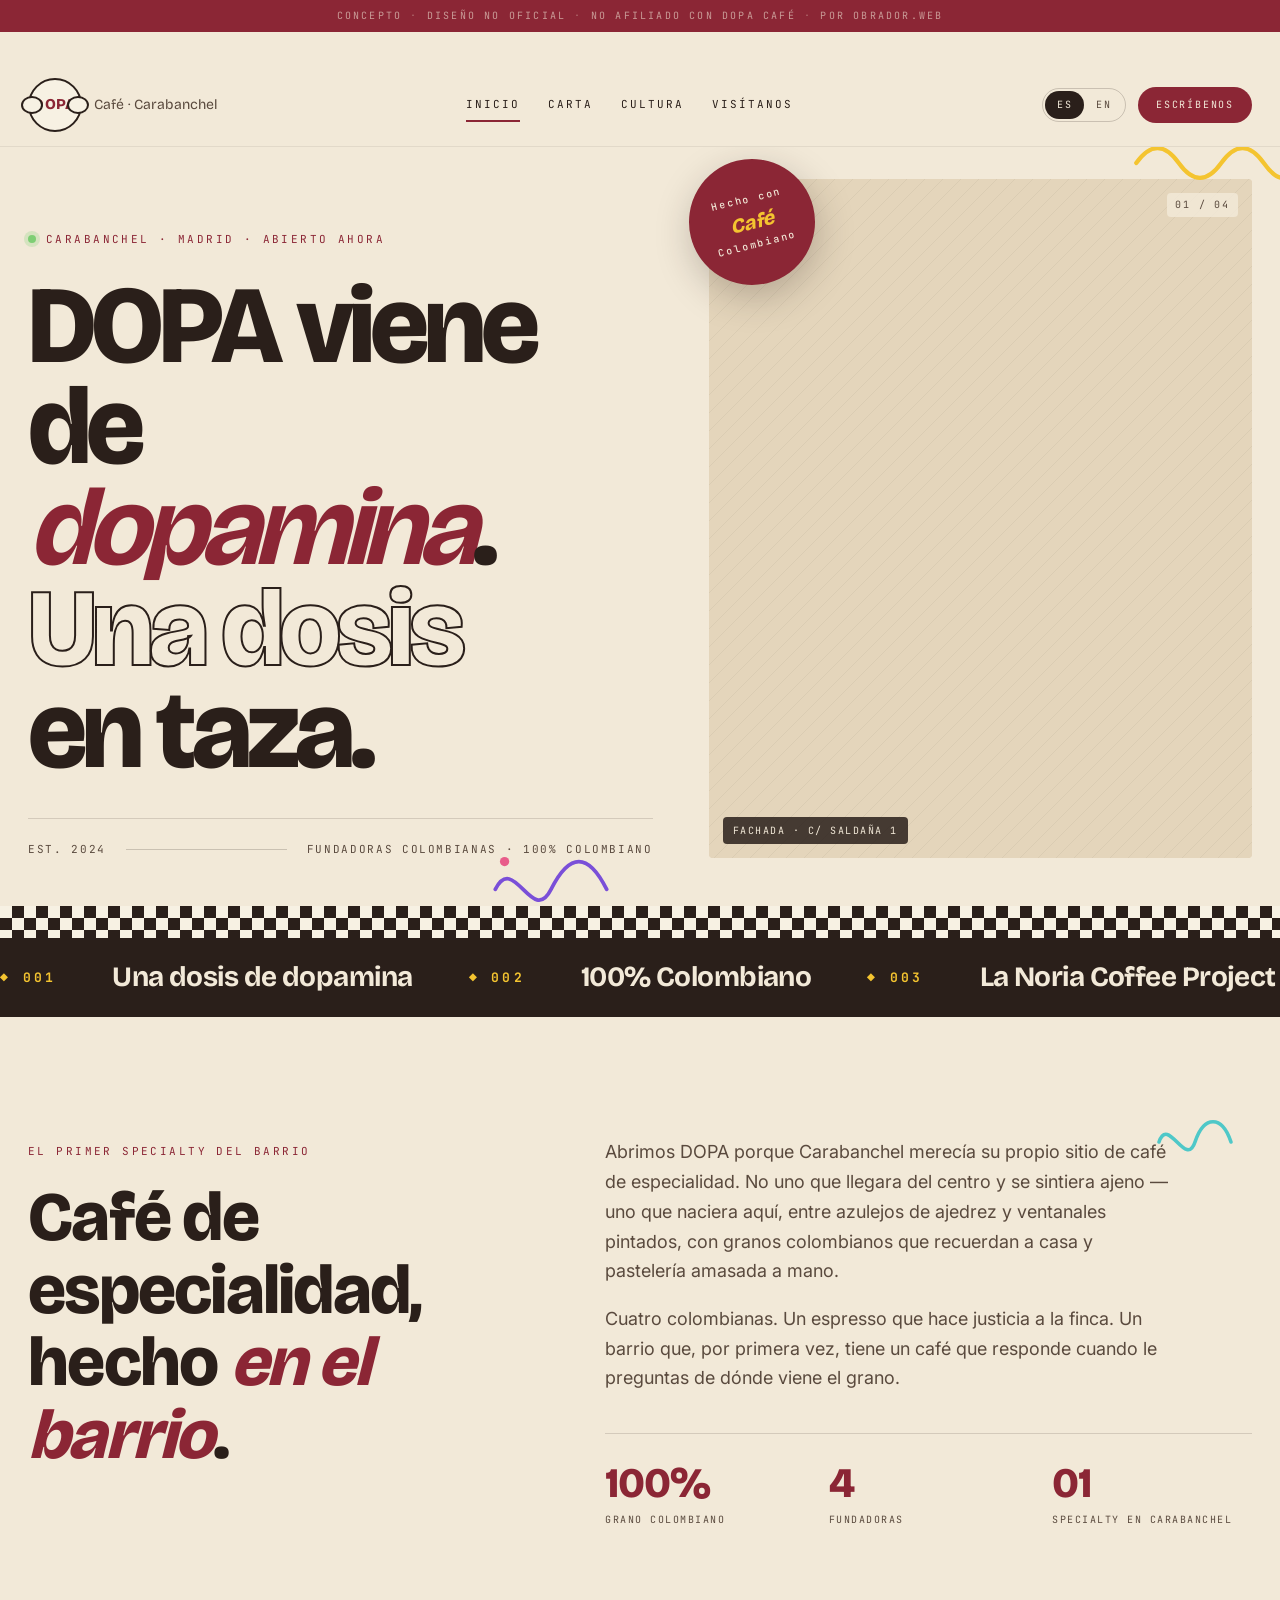
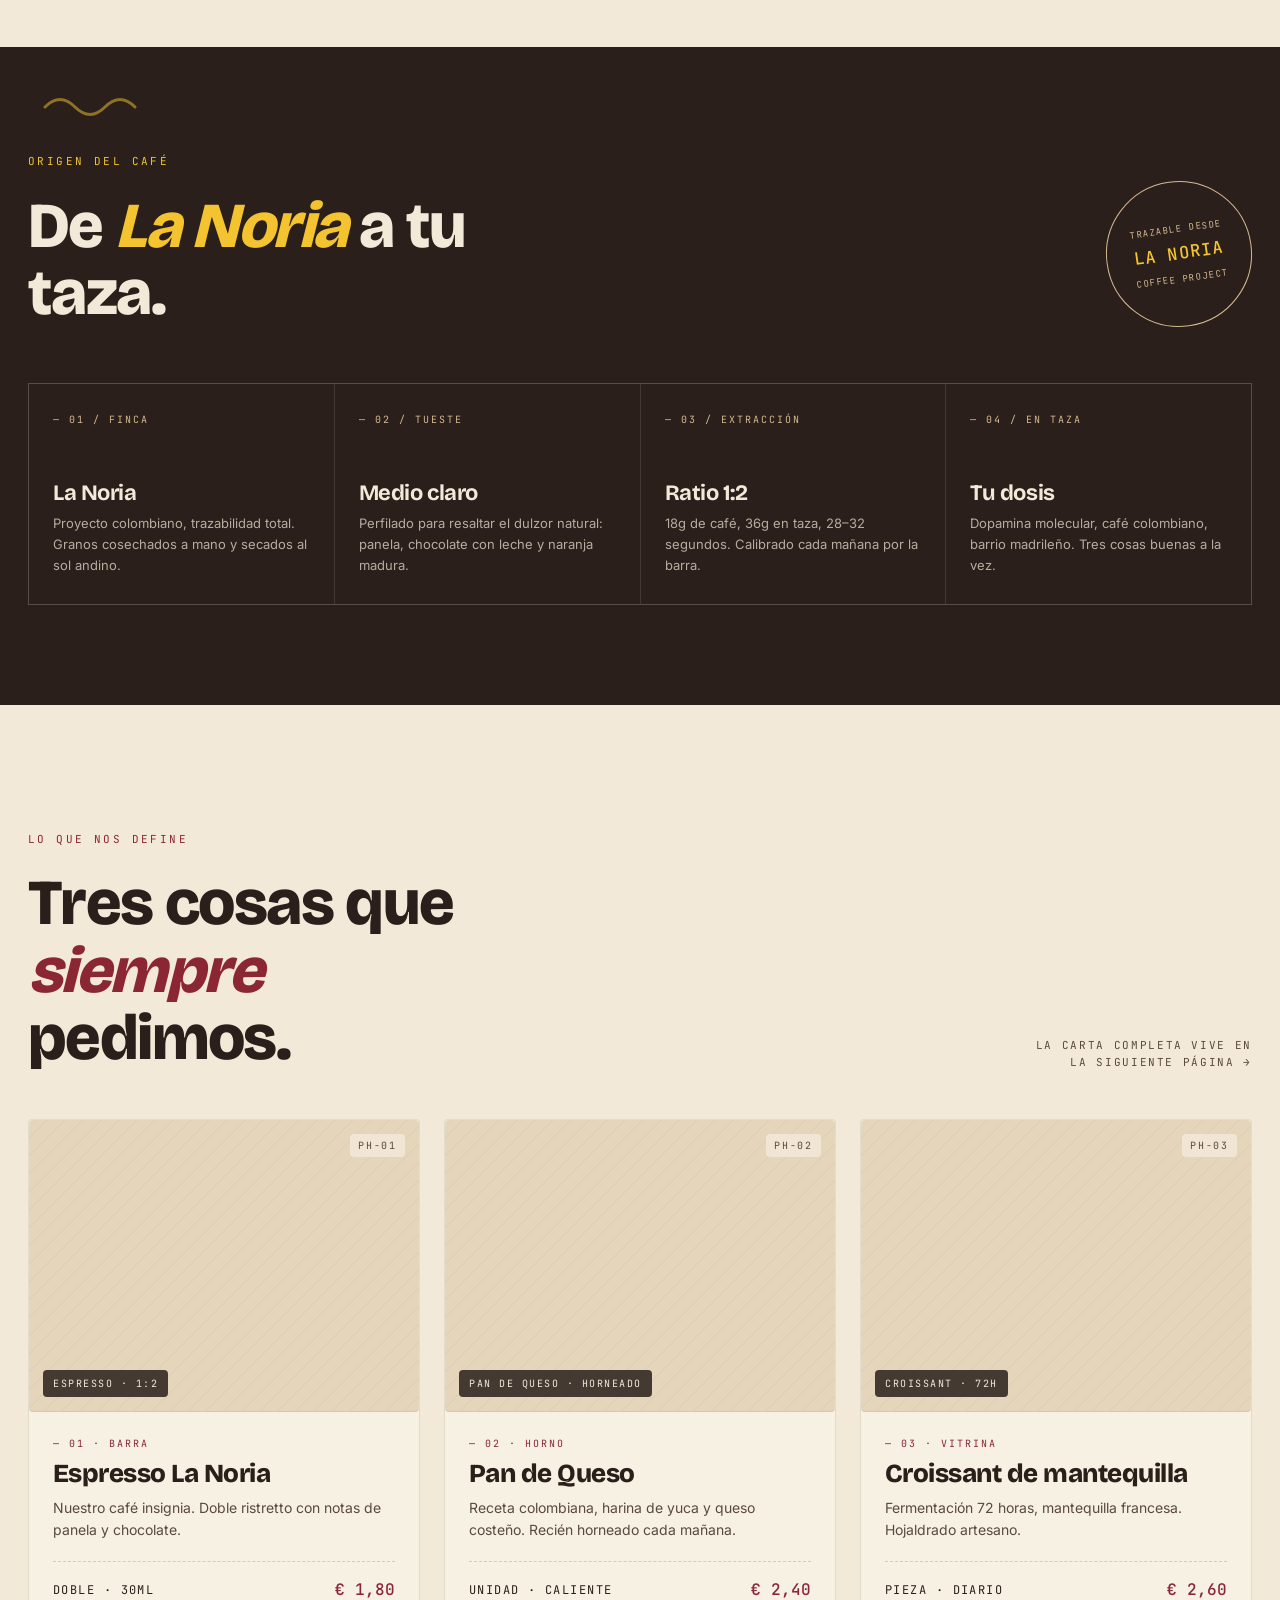
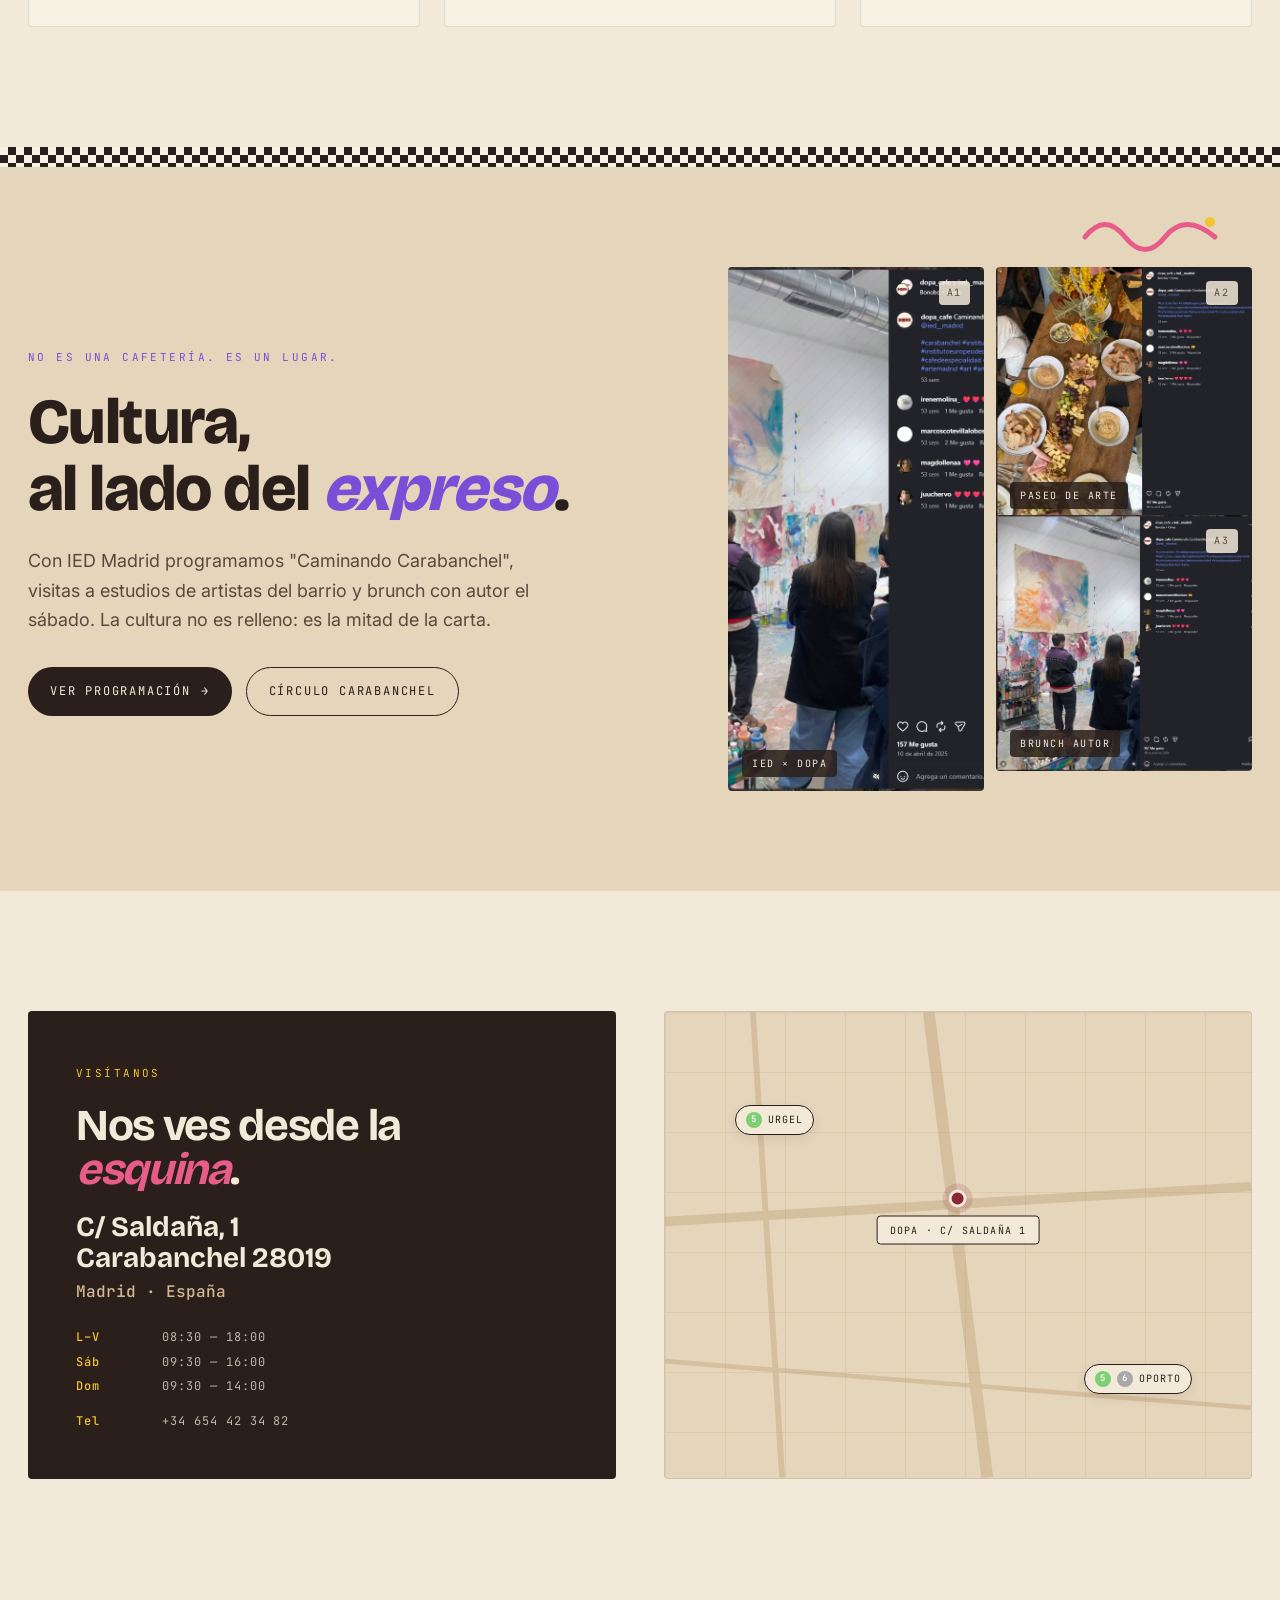
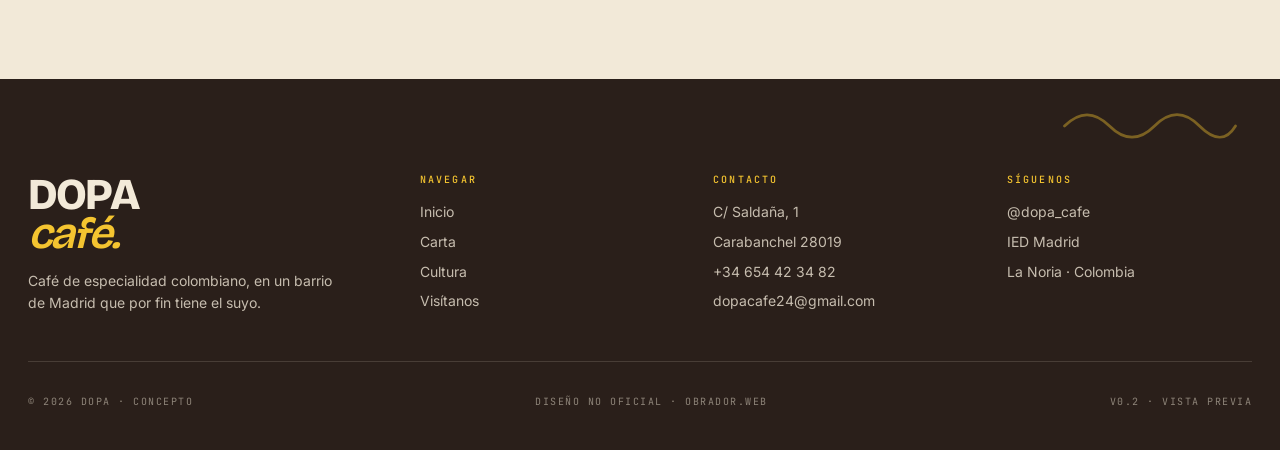
==== commit a5b69ed5: "fix: 100% Arábica → 100% Colombiano in hero meta" ====
--- a/index.html
+++ b/index.html
@@ -72,7 +72,7 @@
       <div class="hero-meta">
         <span>Est. 2024</span>
         <span class="divider"></span>
-        <span><span class="es-only">Fundadoras colombianas · 100% Arábica</span><span class="en-only">Colombian founders · 100% Arabica</span></span>
+        <span><span class="es-only">Fundadoras colombianas · 100% Colombiano</span><span class="en-only">Colombian founders · 100% Colombian</span></span>
       </div>
     </div>
 
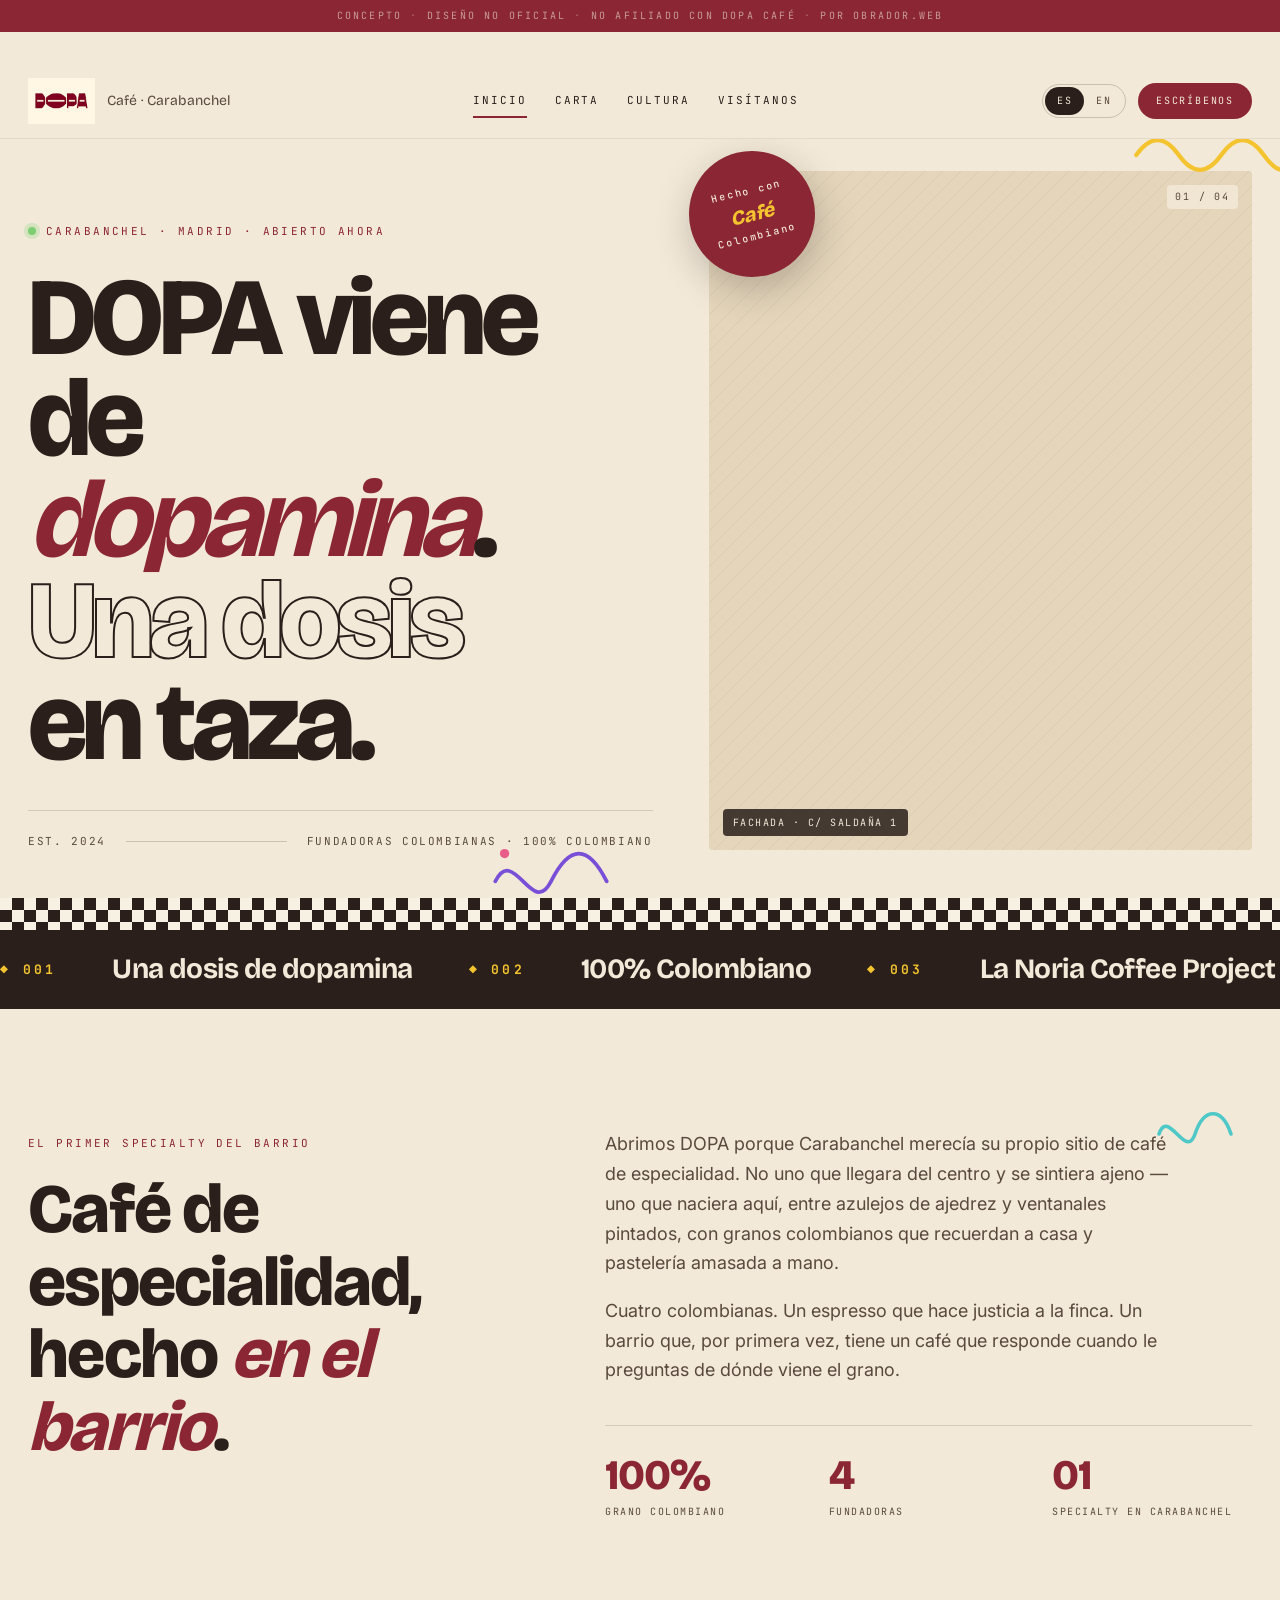
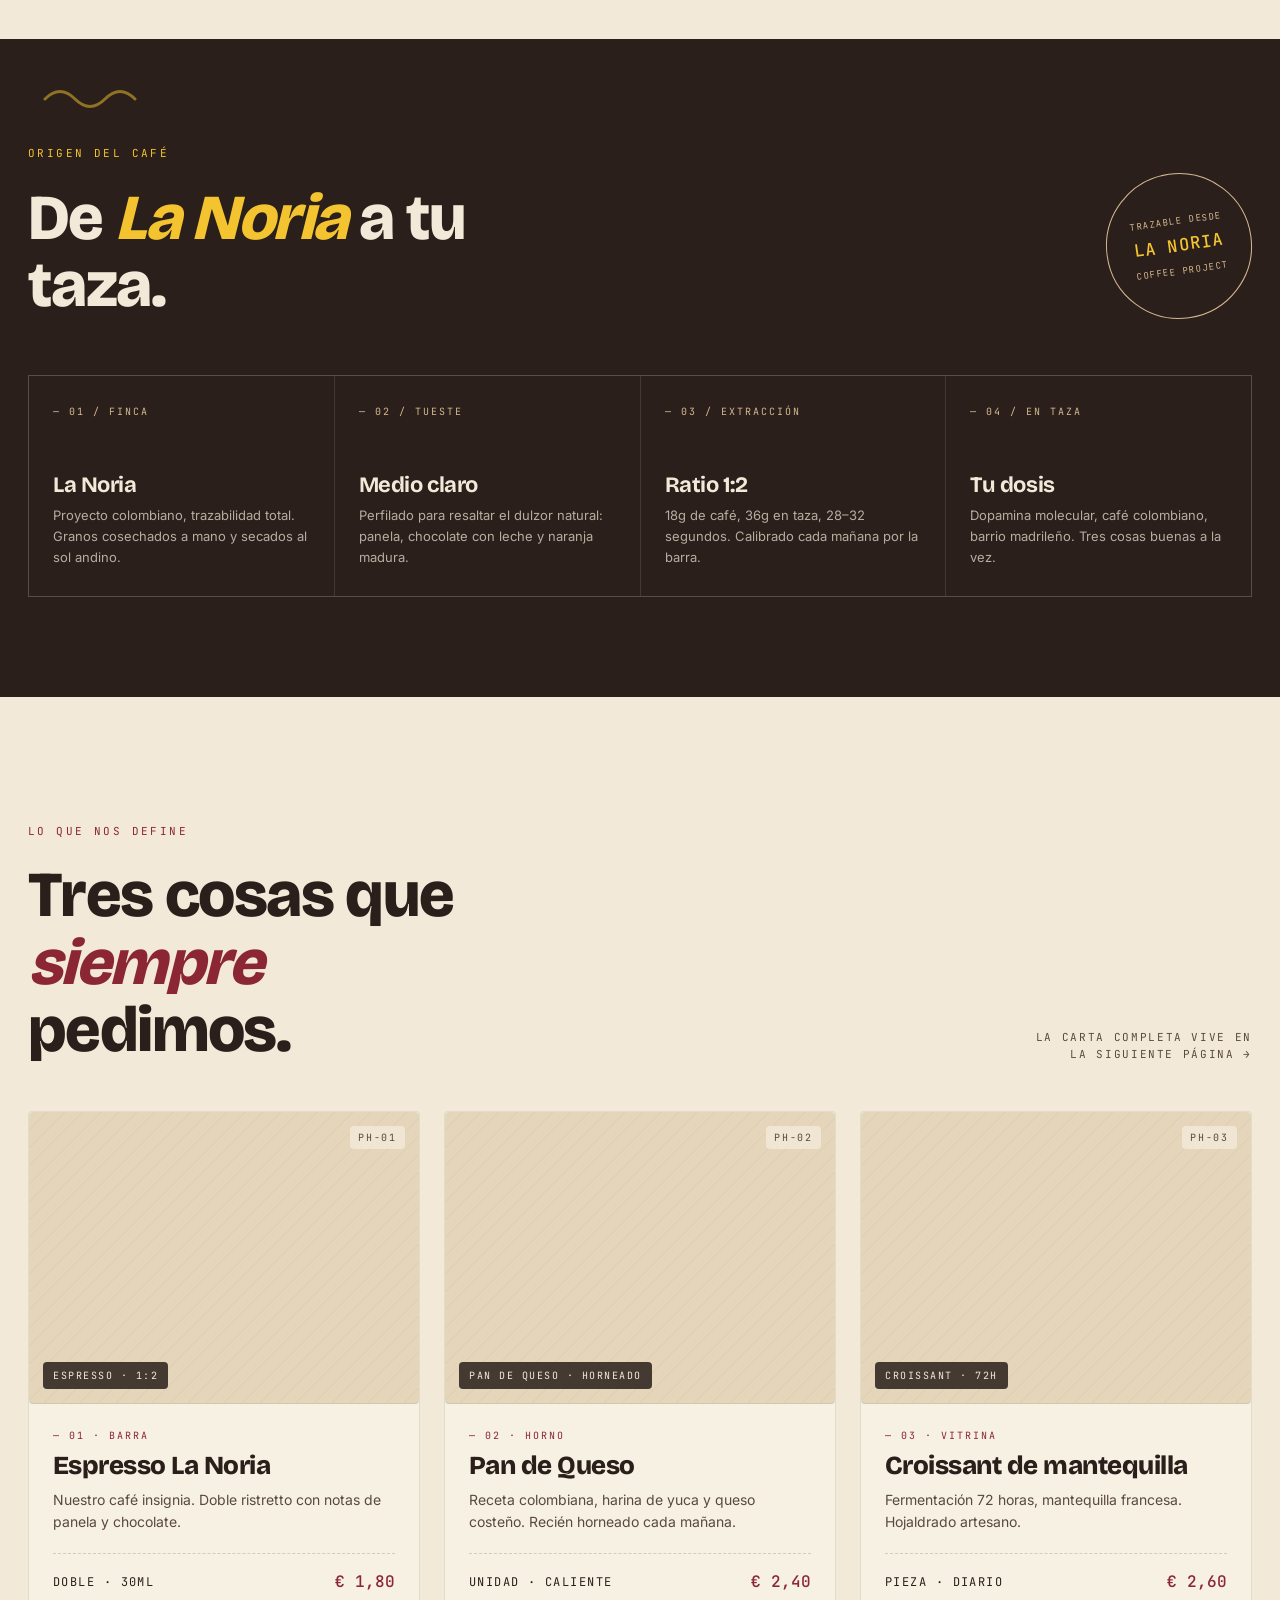
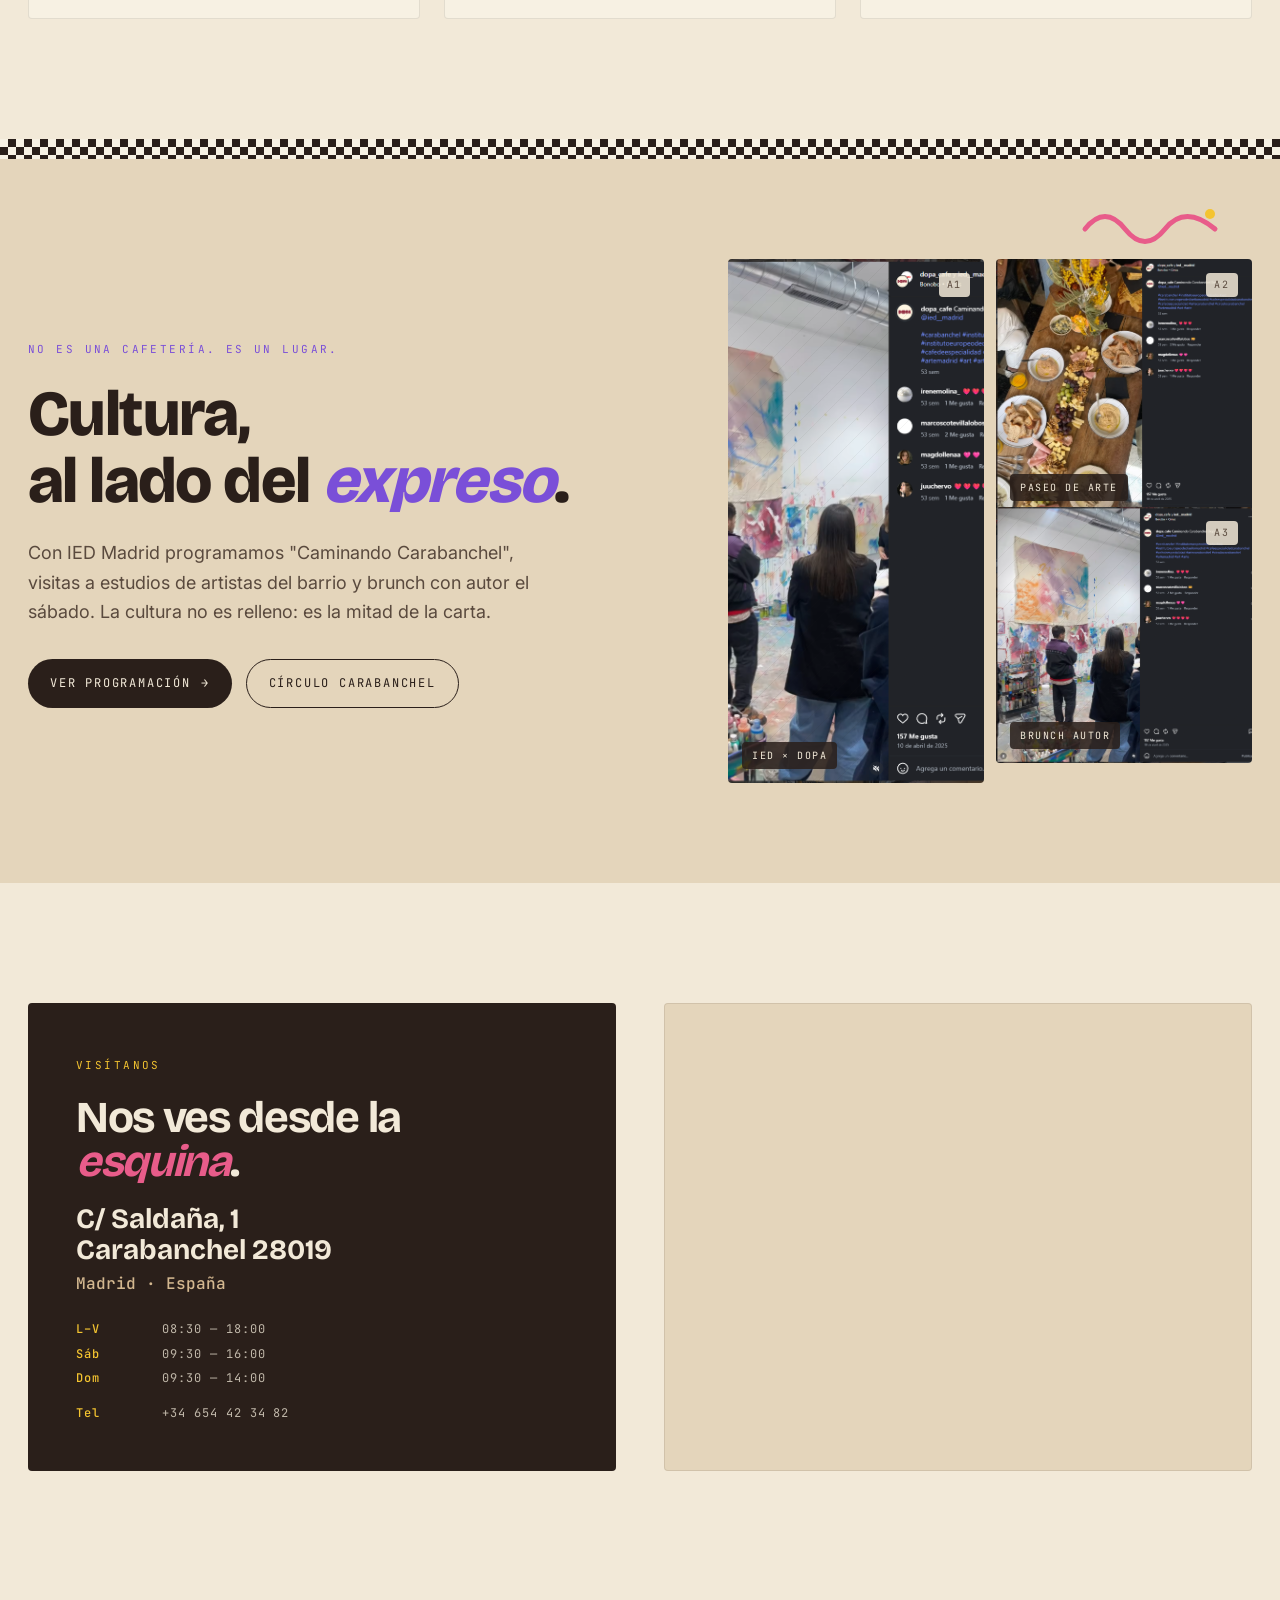
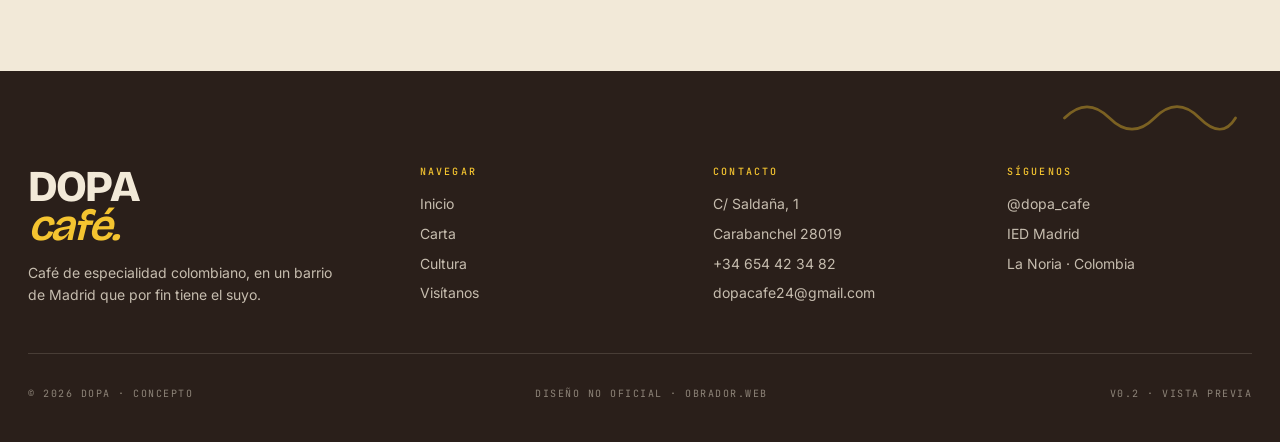
==== commit 86d21c30: "Real DOPA logo + Google Maps embeds (home/cultura/visitanos)" ====
--- a/index.html
+++ b/index.html
@@ -20,7 +20,7 @@
 <nav class="nav">
   <div class="nav-inner">
     <a href="index.html" class="nav-logo">
-      <span class="nav-logo-mark">DOPA</span>
+      <img class="nav-logo-mark" src="img/logo-dopa.png" alt="DOPA">
       <span>Café · Carabanchel</span>
     </a>
     <div class="nav-links">
@@ -330,23 +330,7 @@
     </div>
 
     <div class="visit-map">
-      <div class="visit-map-grid"></div>
-      <svg viewBox="0 0 400 400" preserveAspectRatio="none" style="opacity:0.3;">
-        <path d="M 0 180 L 400 150" stroke="#B08D5F" stroke-width="8" fill="none"/>
-        <path d="M 180 0 L 220 400" stroke="#B08D5F" stroke-width="8" fill="none"/>
-        <path d="M 0 300 L 400 340" stroke="#B08D5F" stroke-width="4" fill="none"/>
-        <path d="M 60 0 L 80 400" stroke="#B08D5F" stroke-width="4" fill="none"/>
-      </svg>
-      <div class="visit-pin">
-        <div class="pin-dot"></div>
-        <div class="pin-label">DOPA · C/ Saldaña 1</div>
-      </div>
-      <div class="metro-badge" style="top: 20%; left: 12%;">
-        <span class="line metro-l5">5</span> Urgel
-      </div>
-      <div class="metro-badge" style="bottom: 18%; right: 10%;">
-        <span class="line metro-l5">5</span><span class="line metro-l6">6</span> Oporto
-      </div>
+      <iframe src="https://maps.google.com/maps?q=Calle+Salda%C3%B1a+1+Carabanchel+Madrid&z=16&output=embed" loading="lazy" allowfullscreen referrerpolicy="no-referrer-when-downgrade"></iframe>
     </div>
   </div>
 </section>
--- a/css/style.css
+++ b/css/style.css
@@ -121,31 +121,10 @@
   color: var(--choco-soft);
 }
 .nav-logo-mark {
-  width: 54px; height: 54px;
-  background: var(--cream-soft);
-  border: 2px solid var(--choco);
-  border-radius: 50%;
-  display: grid; place-items: center;
-  font-family: var(--font-display);
-  font-weight: 800;
-  font-size: 15px;
-  color: var(--burgundy);
-  letter-spacing: 0.02em;
-  position: relative;
-}
-.nav-logo-mark::before,
-.nav-logo-mark::after {
-  content: '';
-  position: absolute;
-  width: 18px; height: 14px;
-  background: var(--cream-soft);
-  border: 2px solid var(--choco);
-  border-radius: 50%;
-  top: 50%;
-  transform: translateY(-50%);
-}
-.nav-logo-mark::before { left: -9px; }
-.nav-logo-mark::after { right: -9px; }
+  height: 46px;
+  width: auto;
+  display: block;
+}
 
 .nav-links {
   display: flex; gap: 28px; align-items: center;
@@ -1737,6 +1716,15 @@
   opacity: 0.12;
 }
 .bigmap svg { position: absolute; inset: 0; width: 100%; height: 100%; }
+.visit-map iframe,
+.bigmap iframe,
+.walk-map iframe {
+  position: absolute;
+  inset: 0;
+  width: 100%;
+  height: 100%;
+  border: 0;
+}
 .bigmap .label {
   position: absolute;
   background: var(--cream);
@@ -2128,10 +2116,7 @@
   .nav-links { display: none; }
   .nav-cta { display: none; }
   .nav-burger { display: flex; }
-  .nav-logo-mark { width: 46px; height: 46px; font-size: 13px; }
-  .nav-logo-mark::before, .nav-logo-mark::after { width: 14px; height: 11px; }
-  .nav-logo-mark::before { left: -7px; }
-  .nav-logo-mark::after { right: -7px; }
+  .nav-logo-mark { height: 38px; }
   .nav-logo > span:last-child { display: none; }
 
   .hero-grid { grid-template-columns: 1fr; gap: 40px; }
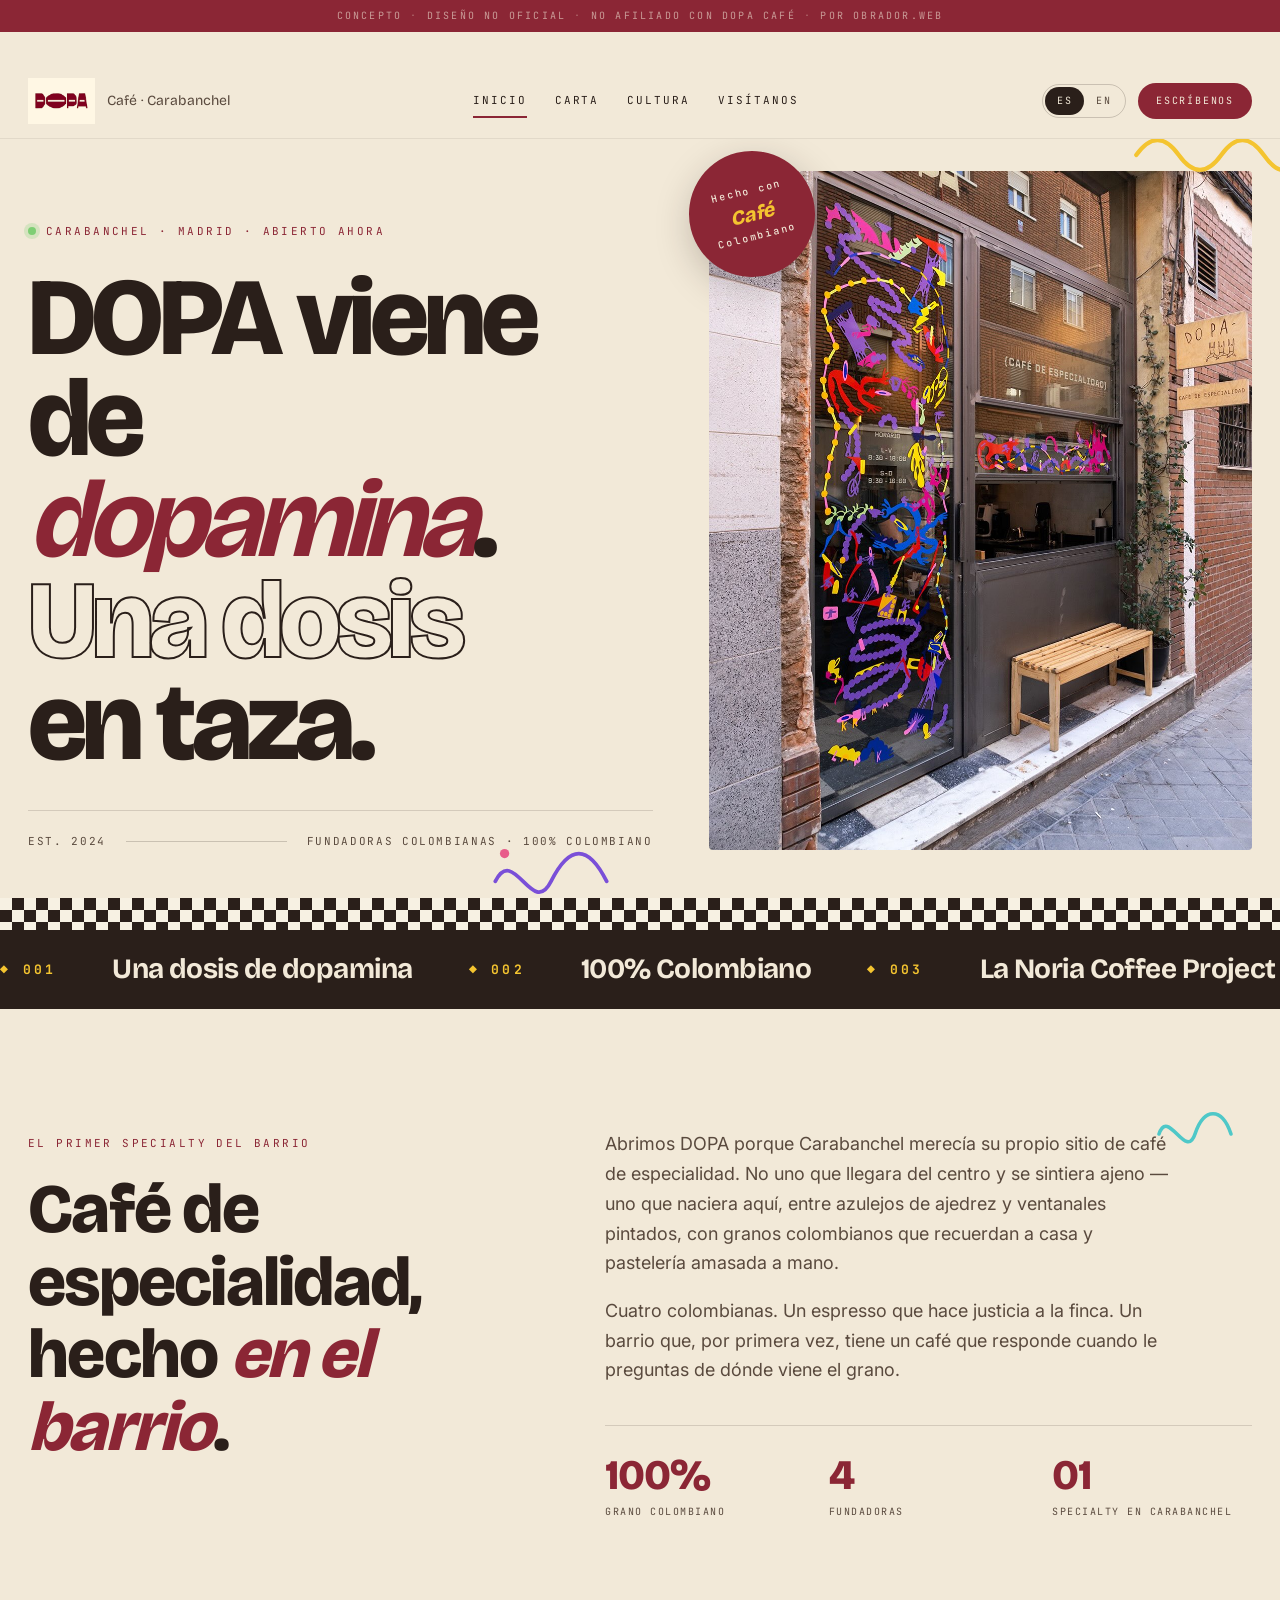
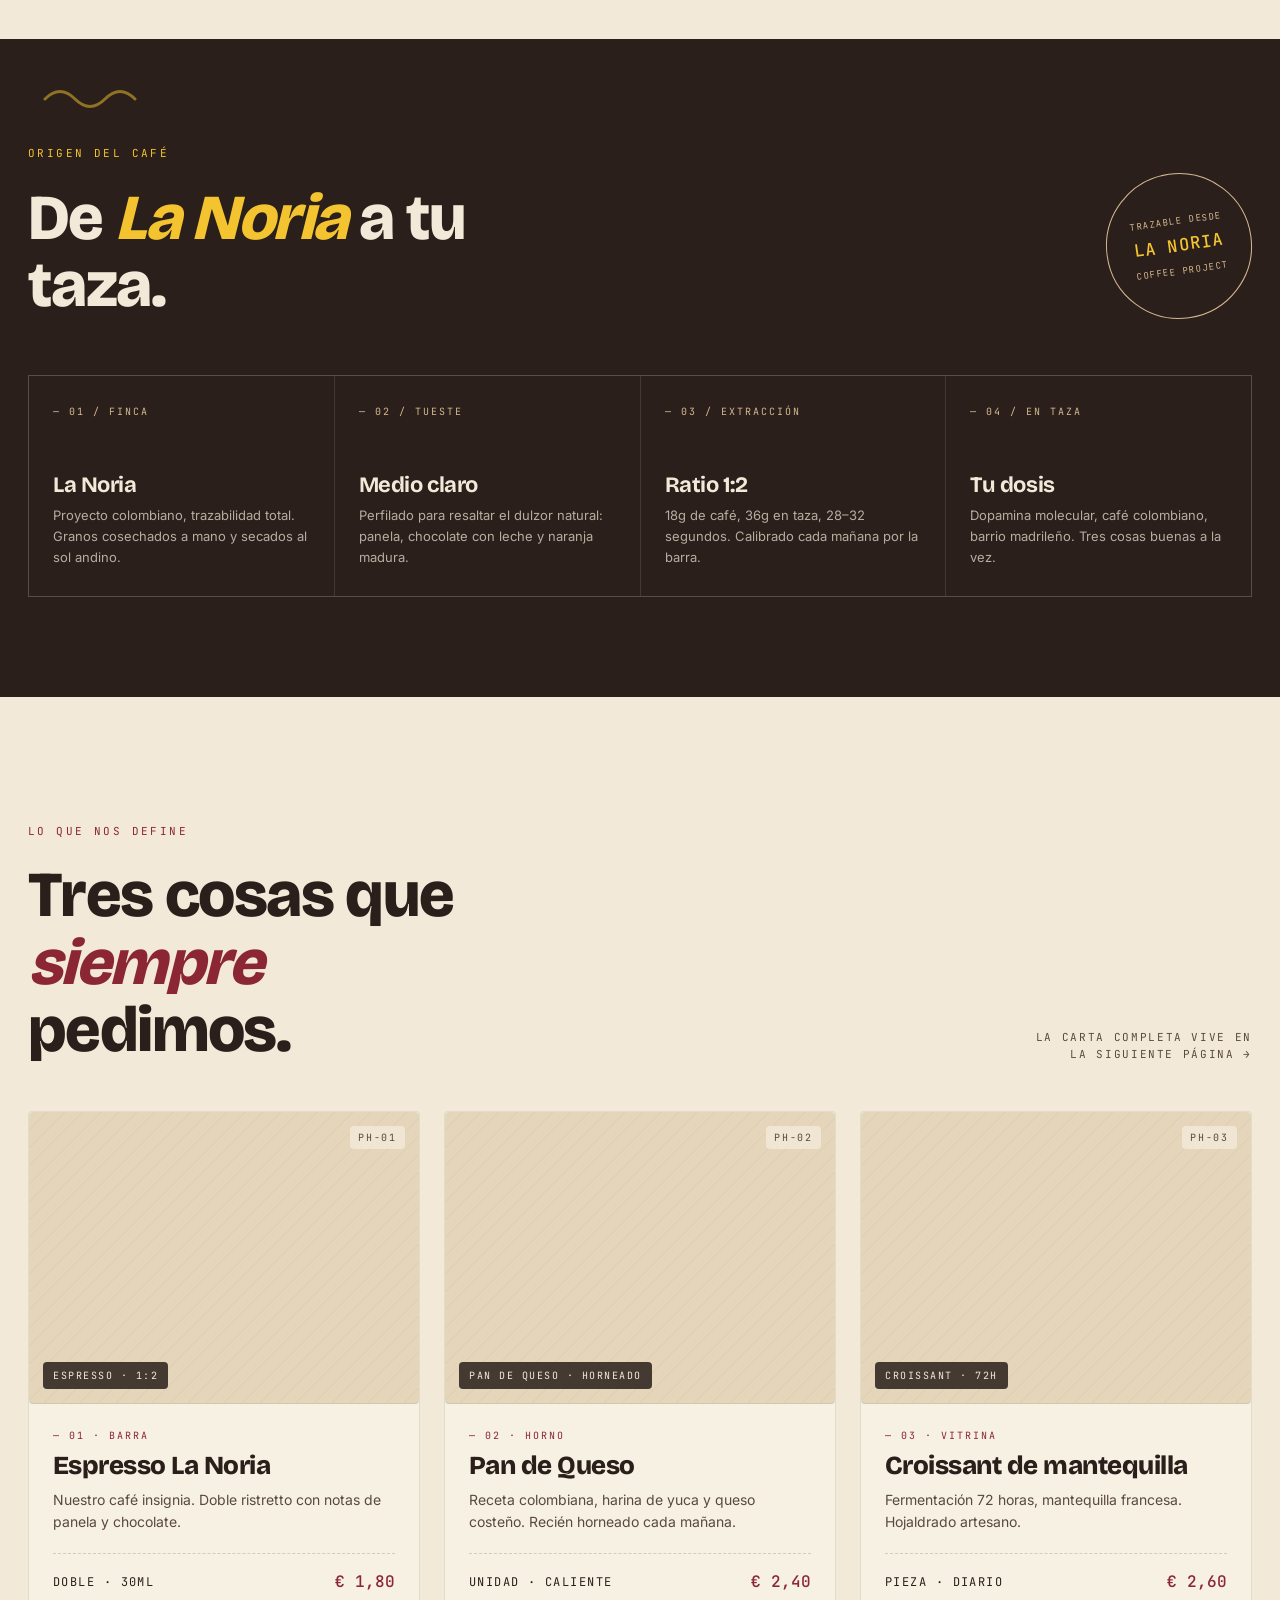
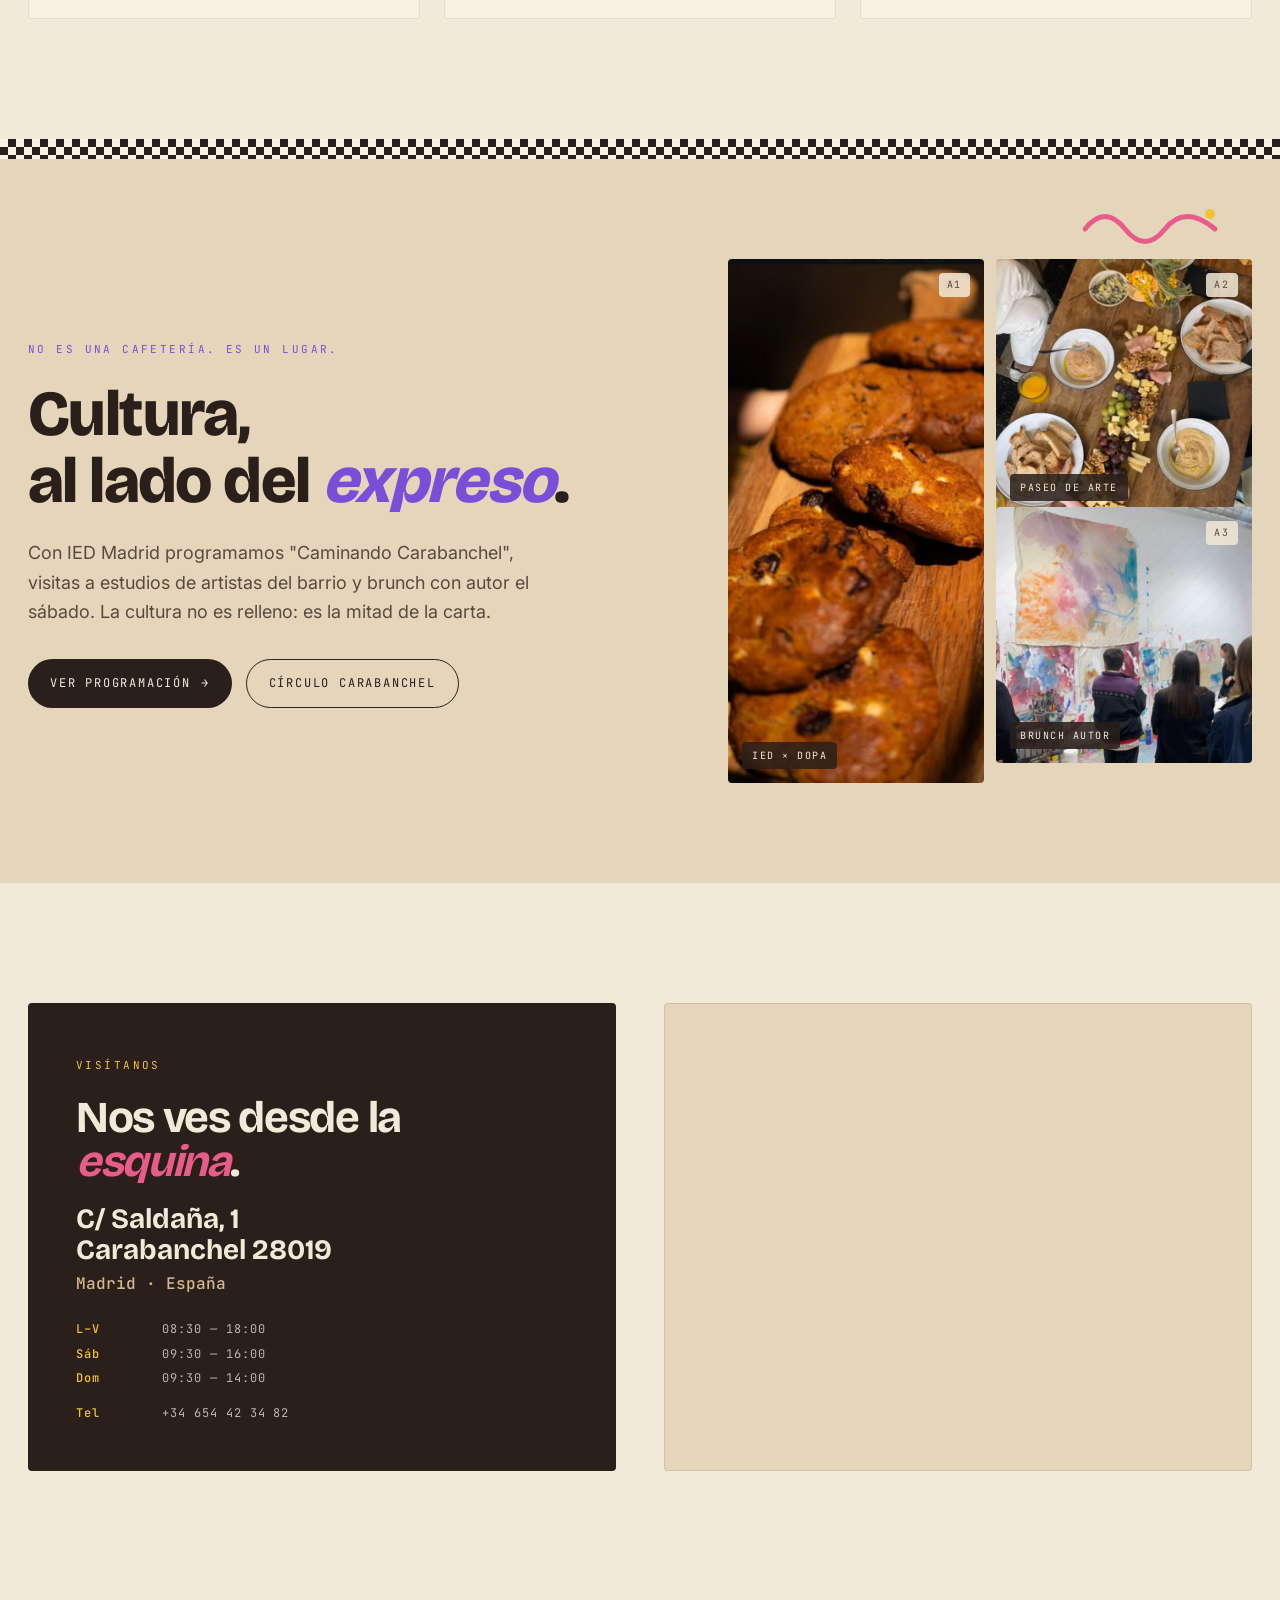
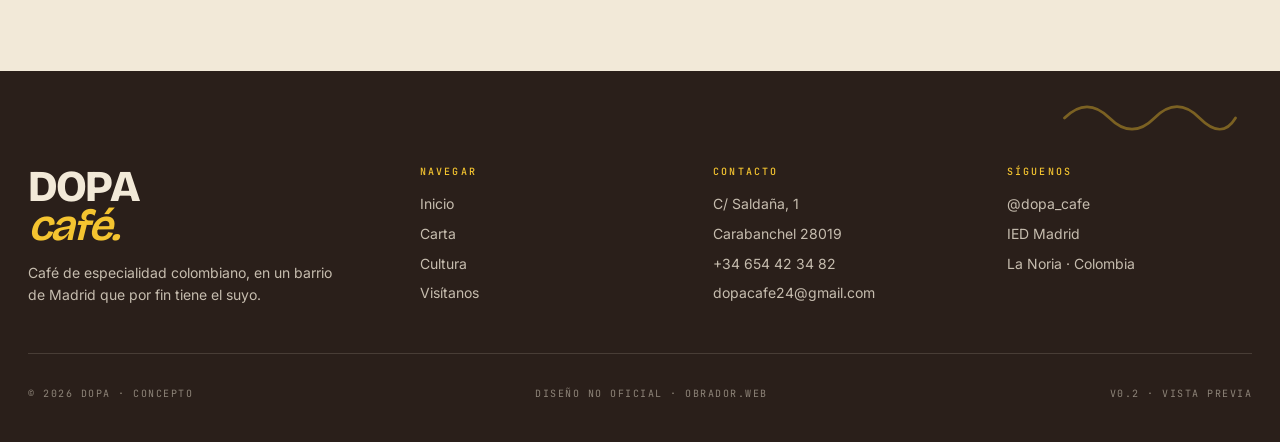
==== commit c28b361f: "Hero video + clean cultura photos (no IG comment sections)" ====
--- a/index.html
+++ b/index.html
@@ -5,6 +5,8 @@
 <meta name="viewport" content="width=device-width, initial-scale=1">
 <title>DOPA Café · Carabanchel · Primera cafetería de especialidad</title>
 <meta name="description" content="Café 100% colombiano en Carabanchel, Madrid. La Noria Coffee Project. Repostería artesanal, brunch de fin de semana, cultura en el barrio con IED Madrid.">
+<link rel="icon" type="image/png" href="img/logo-dopa.png">
+<link rel="apple-touch-icon" href="img/logo-dopa.png">
 <link rel="preconnect" href="https://fonts.googleapis.com">
 <link rel="preconnect" href="https://fonts.gstatic.com" crossorigin>
 <link href="https://fonts.googleapis.com/css2?family=Bricolage+Grotesque:opsz,wght@12..96,400;12..96,600;12..96,700;12..96,800&family=Inter:wght@400;500;600&family=JetBrains+Mono:wght@400;500&display=swap" rel="stylesheet">
@@ -89,10 +91,7 @@
           Coffee
         </span>
       </div>
-      <div class="photo" data-bg="img/hero-storefront.png">
-        <span class="ph-tag"><span class="es-only">Fachada · C/ Saldaña 1</span><span class="en-only">Storefront · C/ Saldaña 1</span></span>
-        <span class="ph-meta">01 / 04</span>
-      </div>
+      <video class="hero-video" src="video/hero.mp4" poster="img/hero-poster.jpg" autoplay muted loop playsinline preload="metadata"></video>
     </div>
   </div>
 </section>
--- a/css/style.css
+++ b/css/style.css
@@ -476,6 +476,15 @@
   text-transform: none;
 }
 
+.hero-video {
+  position: absolute;
+  inset: 0;
+  width: 100%;
+  height: 100%;
+  object-fit: cover;
+  border-radius: 4px;
+  background: var(--cream-deep);
+}
 .hero-squig-1 { top: 14px; right: -22px; width: 170px; }
 .hero-squig-2 { bottom: -30px; left: 38%; width: 130px; }
 
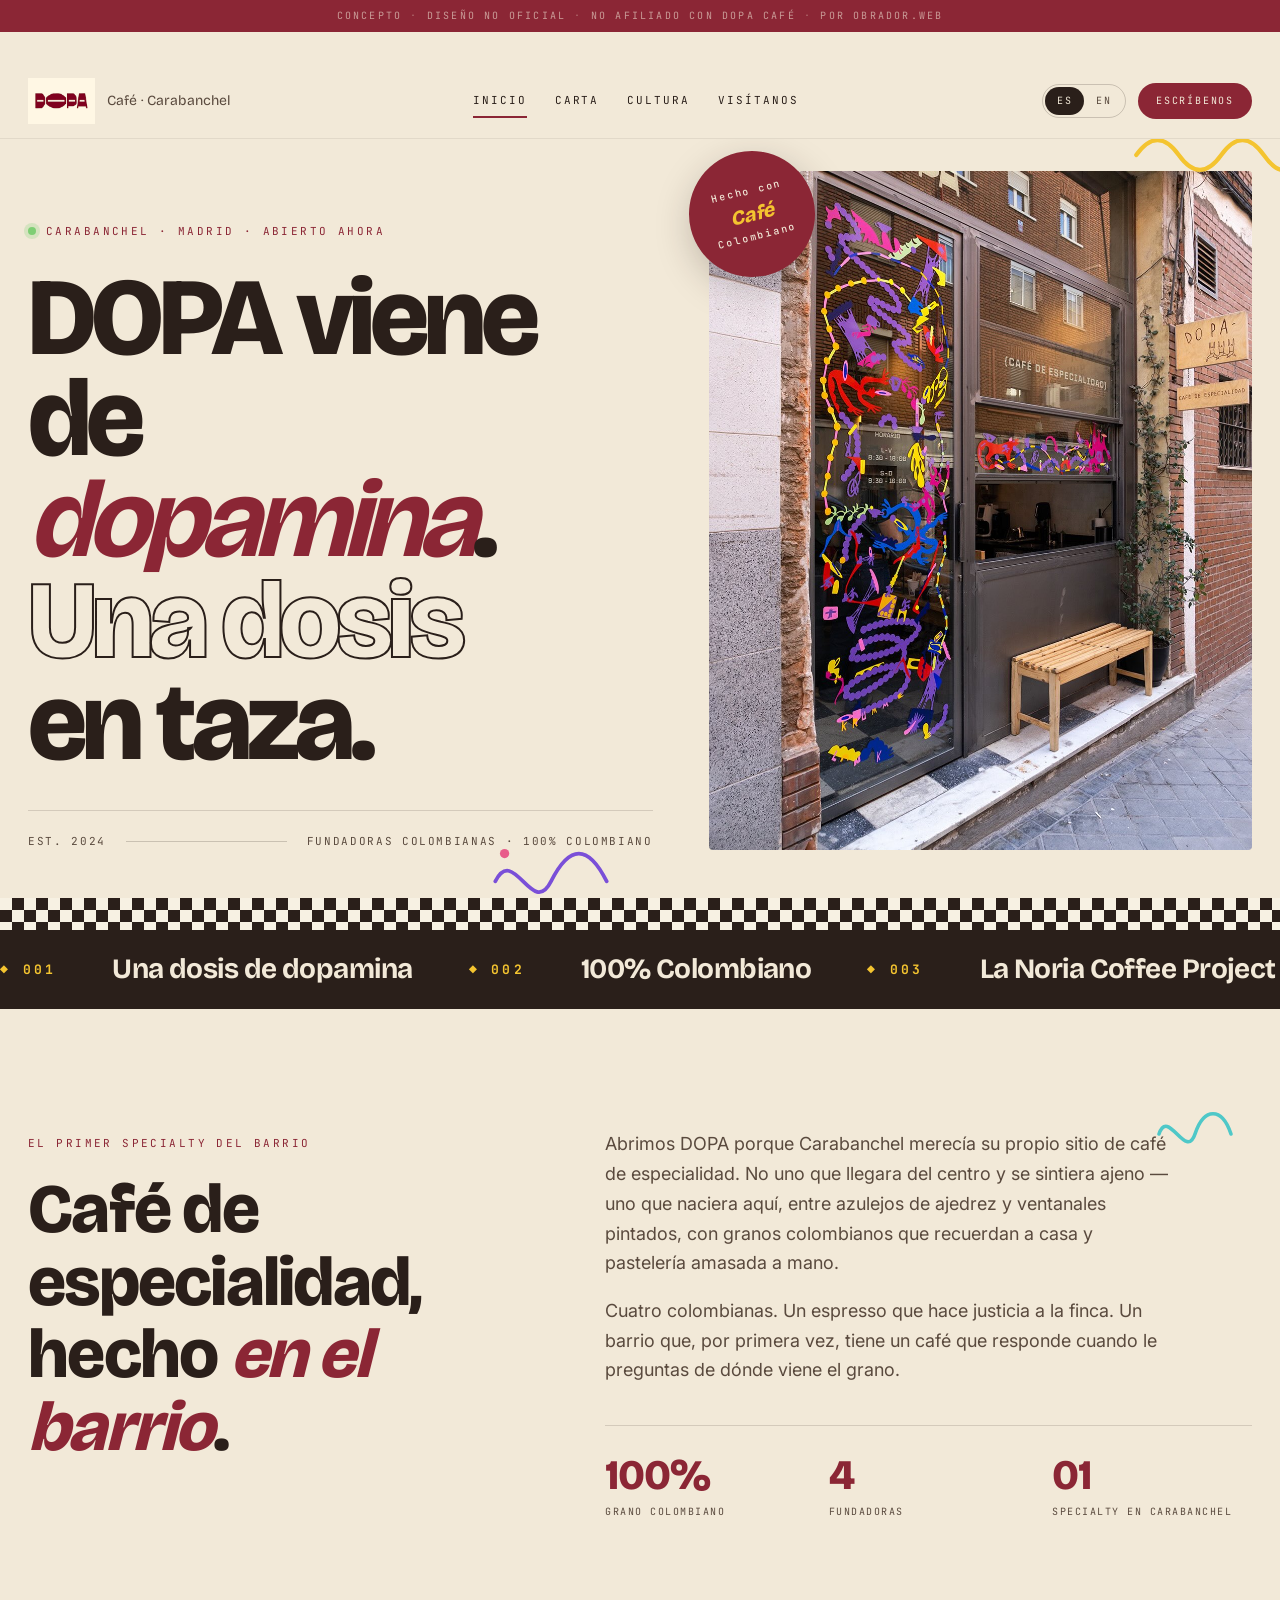
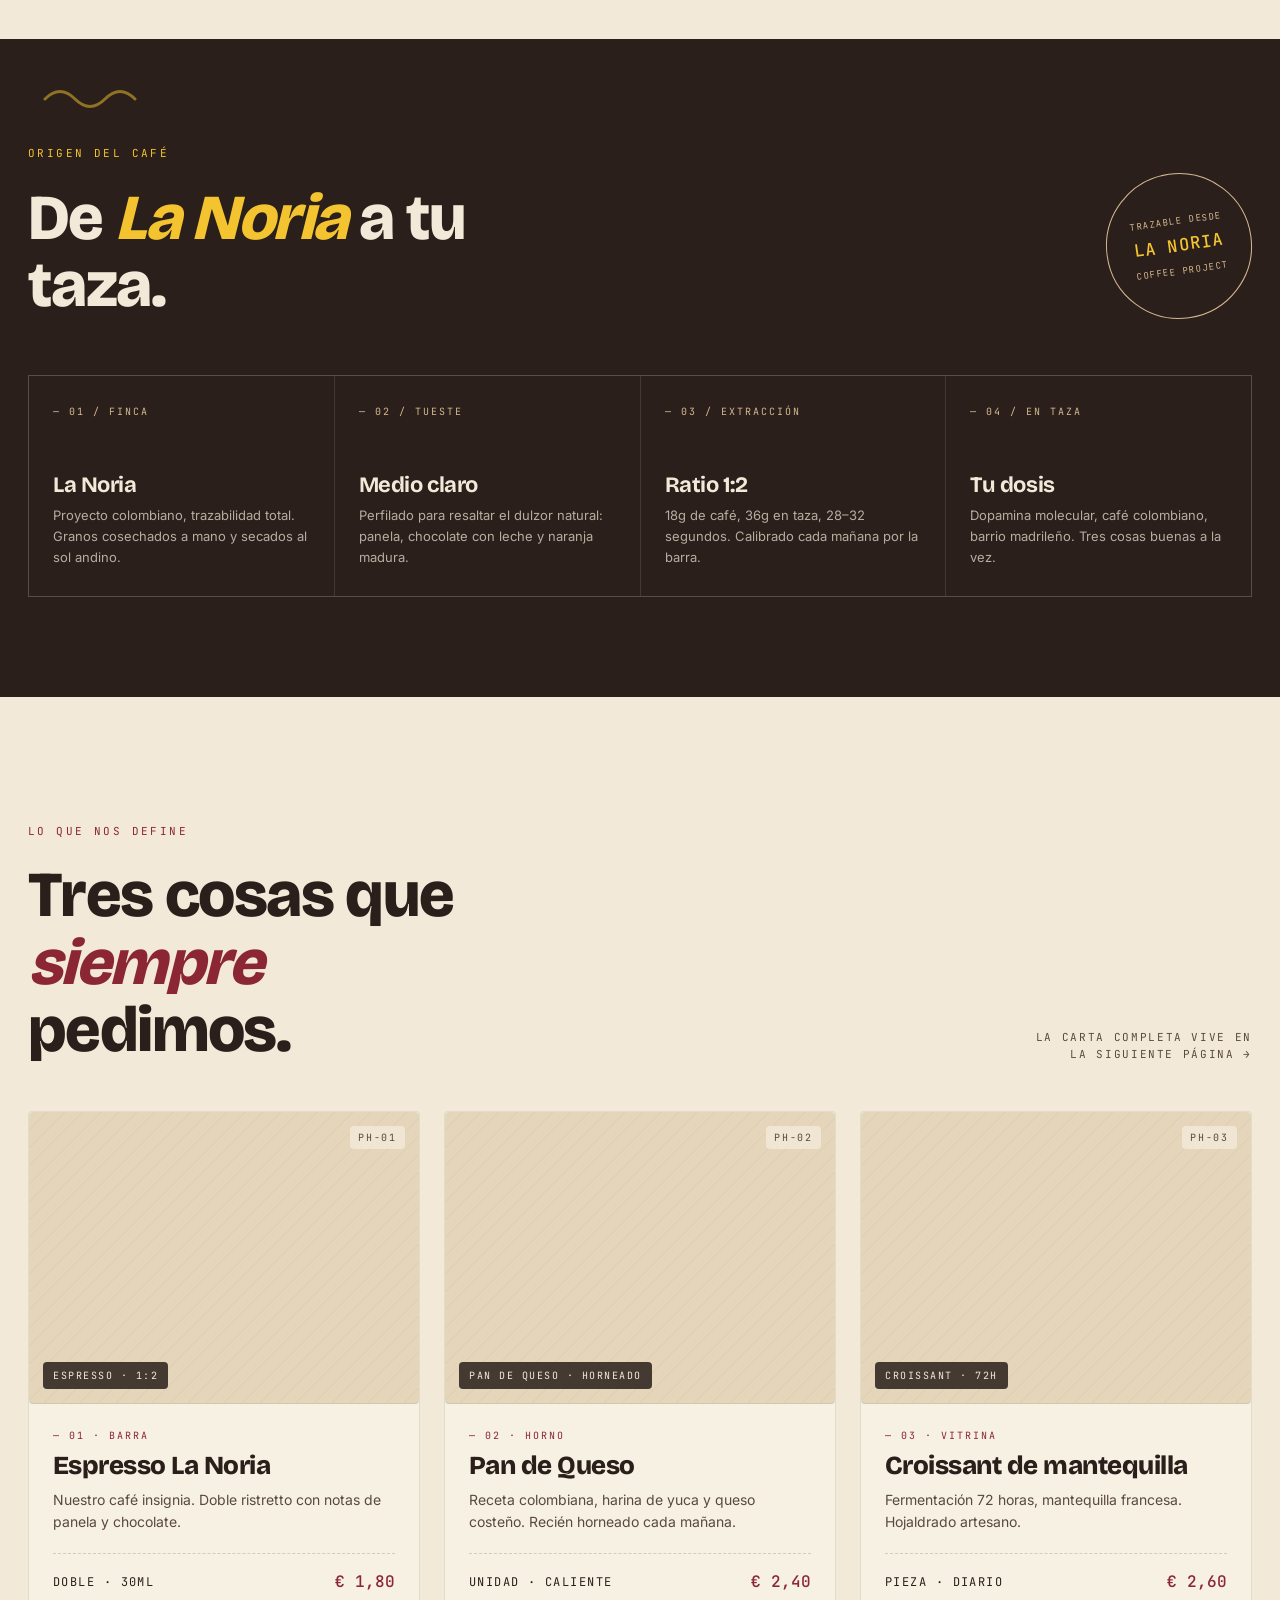
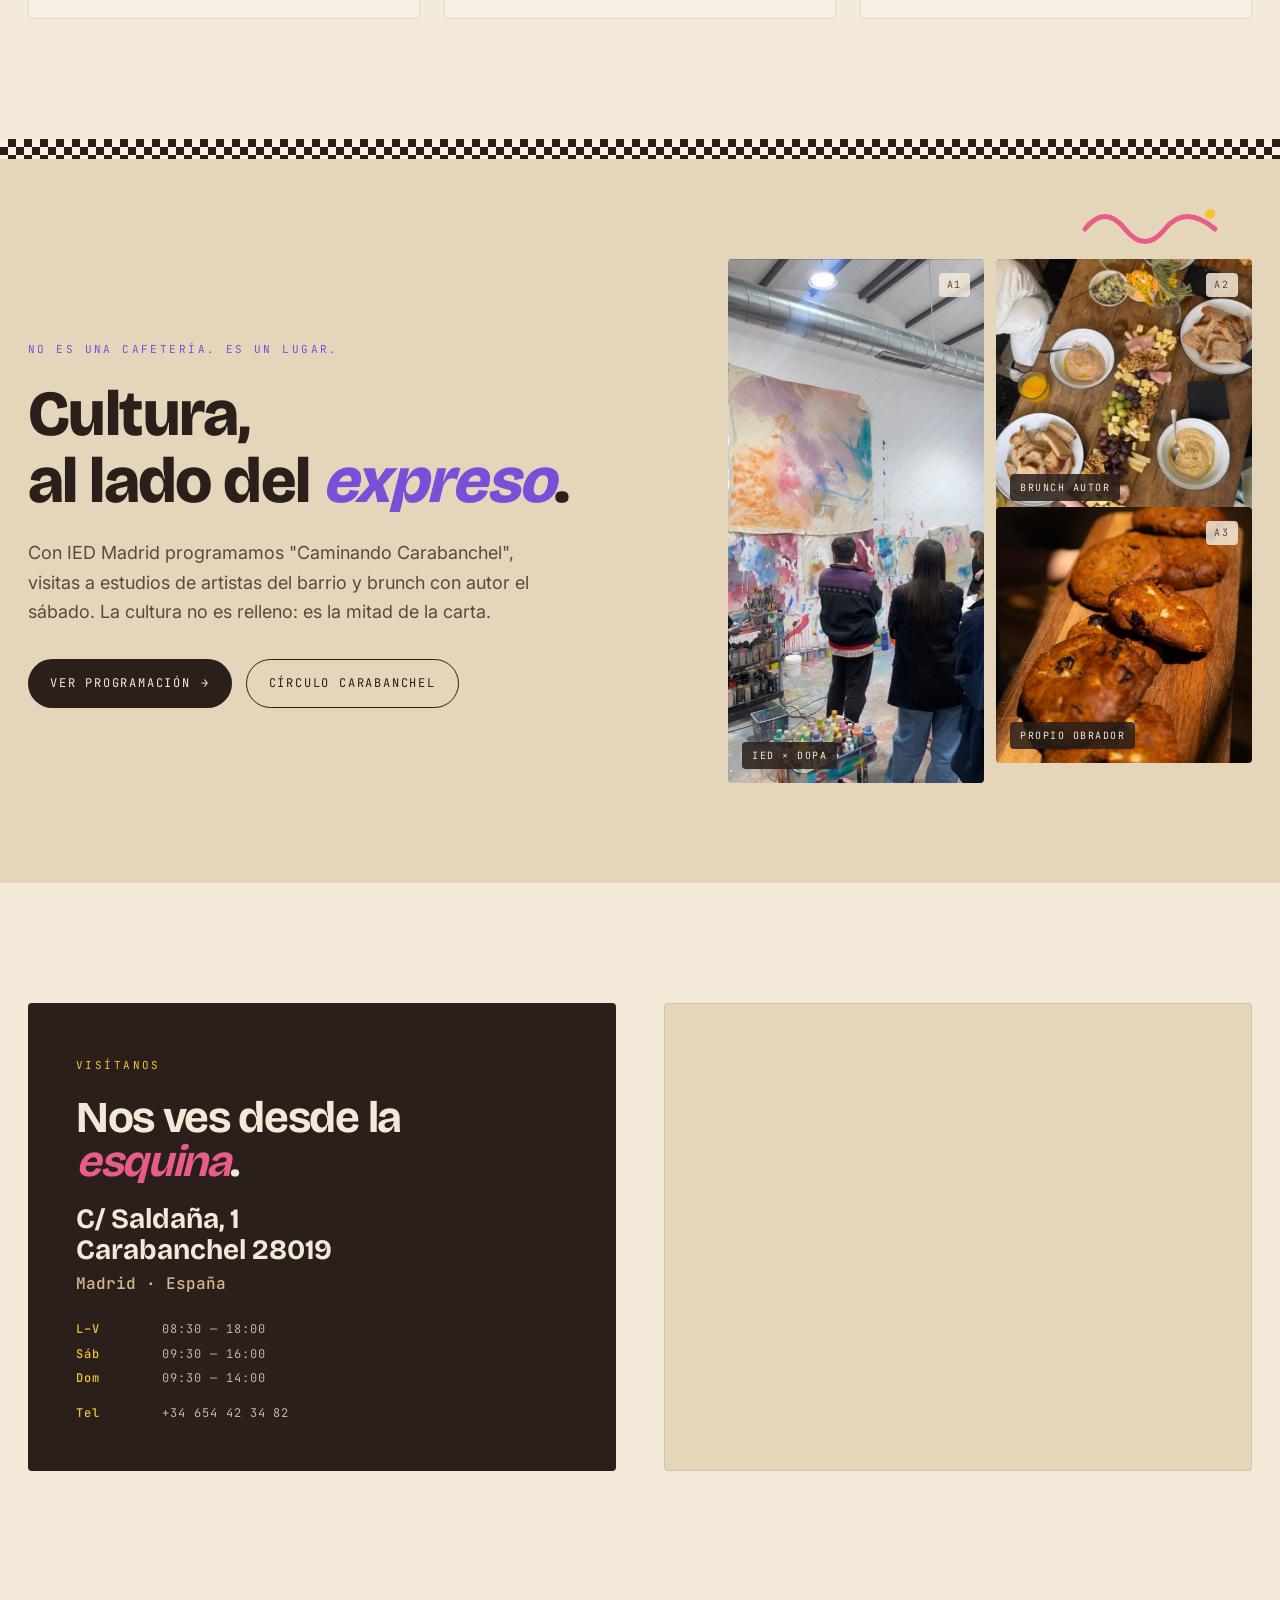
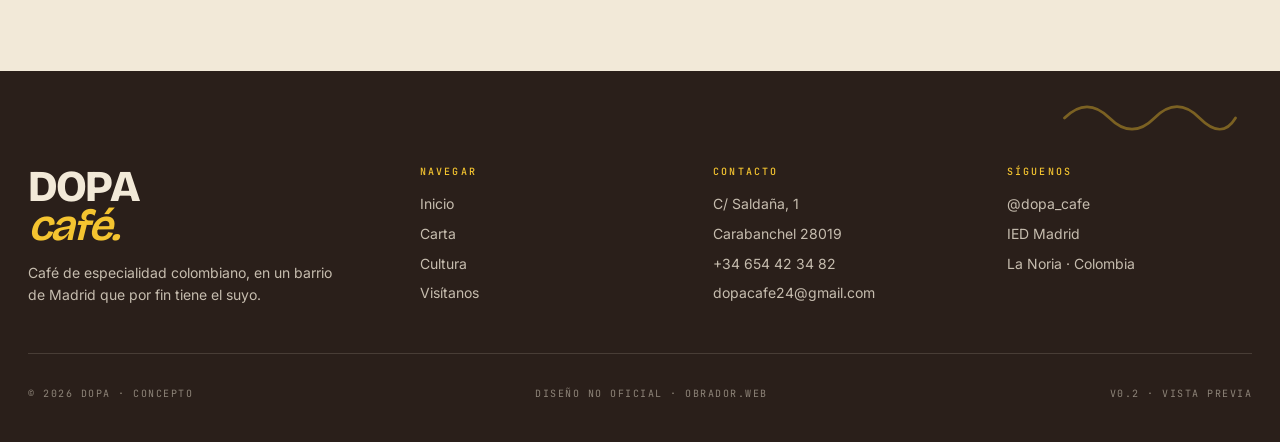
==== commit b7d23847: "Home teaser: swap A1↔A3 images, rename tags (IED×DOPA / Brunch autor / Propio obrador)" ====
--- a/index.html
+++ b/index.html
@@ -297,9 +297,9 @@
       </div>
     </div>
     <div class="cultura-collage">
-      <div class="photo" data-bg="img/cultura-ied-studio.png"><span class="ph-tag">IED × DOPA</span><span class="ph-meta">A1</span></div>
-      <div class="photo" data-bg="img/cultura-brunch.png"><span class="ph-tag"><span class="es-only">Paseo de arte</span><span class="en-only">Art walk</span></span><span class="ph-meta">A2</span></div>
-      <div class="photo" data-bg="img/cultura-art.png"><span class="ph-tag"><span class="es-only">Brunch autor</span><span class="en-only">Author brunch</span></span><span class="ph-meta">A3</span></div>
+      <div class="photo" data-bg="img/cultura-art.png"><span class="ph-tag">IED × DOPA</span><span class="ph-meta">A1</span></div>
+      <div class="photo" data-bg="img/cultura-brunch.png"><span class="ph-tag"><span class="es-only">Brunch autor</span><span class="en-only">Author brunch</span></span><span class="ph-meta">A2</span></div>
+      <div class="photo" data-bg="img/cultura-ied-studio.png"><span class="ph-tag"><span class="es-only">Propio obrador</span><span class="en-only">Our bakery</span></span><span class="ph-meta">A3</span></div>
     </div>
   </div>
 </section>
